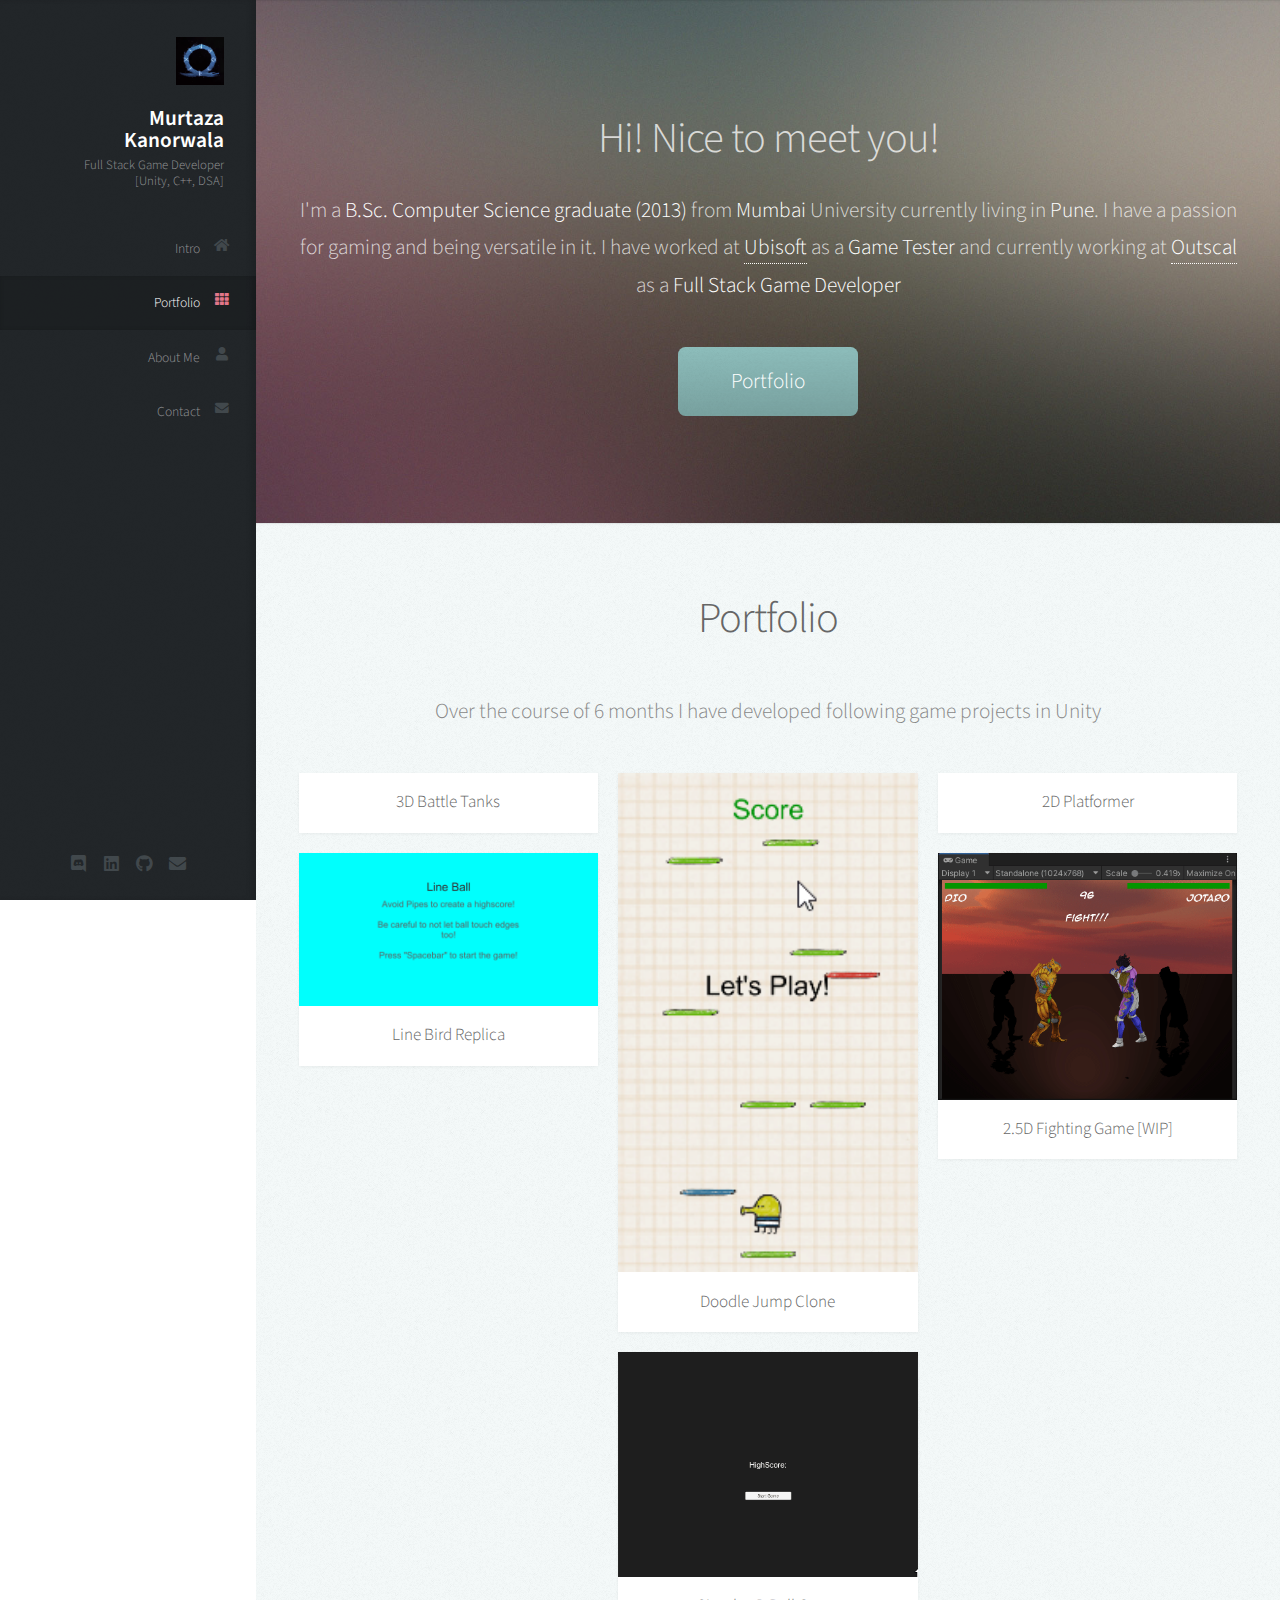
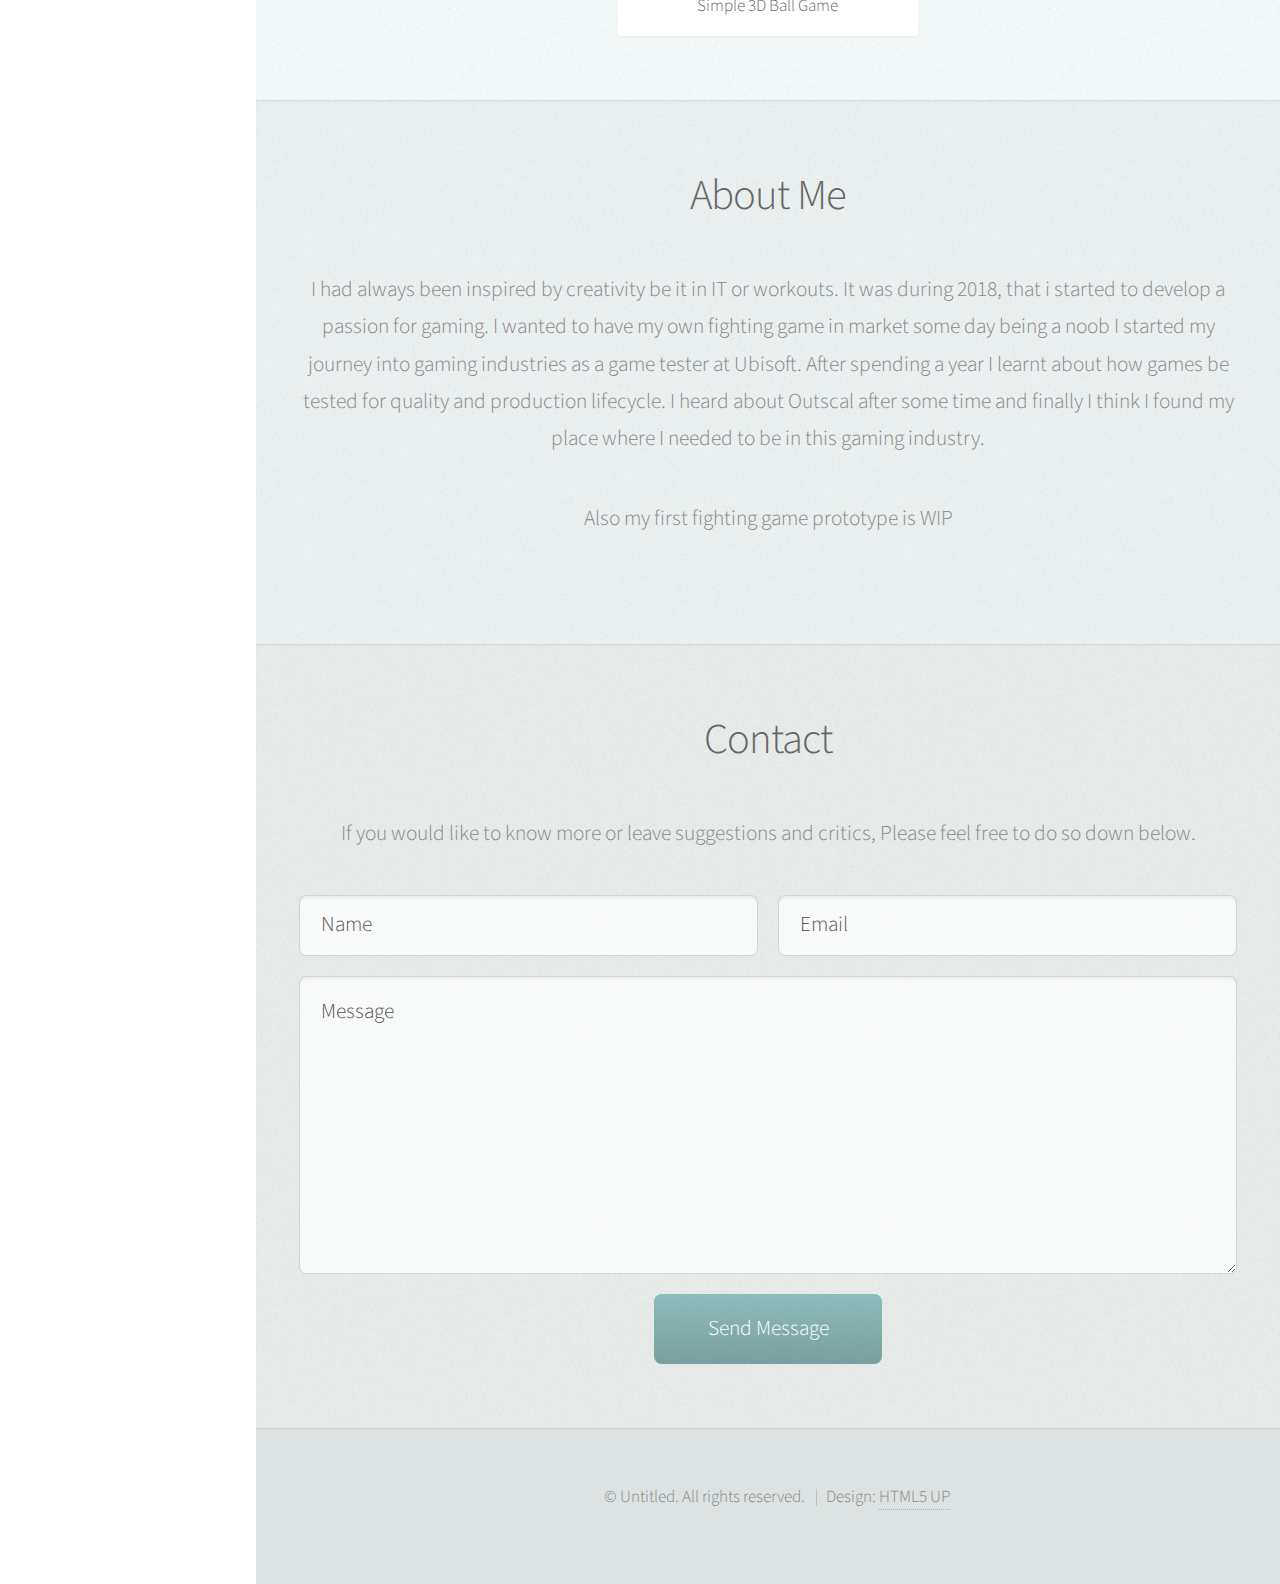
==== index.html @ 429ff222 "Update index.html" ====
<!DOCTYPE HTML>
<!--
	Prologue by HTML5 UP
	html5up.net | @ajlkn
	Free for personal and commercial use under the CCA 3.0 license (html5up.net/license)
-->
<html>

<head>
	<title>Portfolio: Murtaza Kanorwala</title>
	<meta charset="utf-8" />
	<meta name="viewport" content="width=device-width, initial-scale=1, user-scalable=no" />
	<link rel="stylesheet" href="assets/css/main.css" />
	<link rel=icon href=images/mypic.jpg sizes="16x16" type="image/png">
	<link rel=icon href=images/mypic.jpg sizes="32x32 48x48" type="image/vnd.microsoft.icon">
	<link rel=icon href=images/mypic.jpg sizes="128x128 512x512 8192x8192 32768x32768">
	<link rel=icon href=images/mypic.jpg sizes="57x57" type="image/png">
	<link rel=icon href=images/mypic.jpg sizes="any" type="image/svg+xml">
</head>

<body class="is-preload">

	<!-- Header -->
	<div id="header">

		<div class="top">

			<!-- Logo -->
			<div id="logo">
				<span class="image avatar48"><img src="images/gow.png" alt="" /></span>
				<h1 id="title">Murtaza<br> Kanorwala</h1>
				<p>Full Stack Game Developer<br> [Unity, C++, DSA]</p>
			</div>

			<!-- Nav -->
			<nav id="nav">
				<ul>
					<li><a href="#top" id="top-link"><span class="icon solid fa-home">Intro</span></a></li>
					<li><a href="#portfolio" id="portfolio-link"><span class="icon solid fa-th">Portfolio</span></a>
					</li>
					<li><a href="#about" id="about-link"><span class="icon solid fa-user">About Me</span></a></li>
					<li><a href="#contact" id="contact-link"><span class="icon solid fa-envelope">Contact</span></a>
					</li>
				</ul>
			</nav>

		</div>

		<div class="bottom">

			<!-- Social Icons -->
			<ul class="icons">
				<li><a href="http://discordapp.com/users/404565785105924097" class="icon brands fa-discord"><span
							class="label">Discord</span></a></li>
				<li><a href="https://www.linkedin.com/in/%F0%9F%8E%AE-murtaza-kanorwala-b28128142/"
						class="icon brands fa-linkedin"><span class="label">LinkedIn</span></a></li>
				<li><a href="https://github.com/murtazakan" class="icon brands fa-github"><span
							class="label">Github</span></a></li>
				<li><a href="#contact" class="icon solid fa-envelope"><span class="label">Email</span></a></li>
			</ul>

		</div>

	</div>

	<!-- Main -->
	<div id="main">

		<!-- Intro -->
		<section id="top" class="one dark cover">
			<div class="container">

				<header>
					<h2 class="alt">Hi! Nice to meet you!<br /></h2>
					<p>I'm a <strong>B.Sc. Computer Science graduate (2013)</strong> from <strong>Mumbai</strong>
						University currently living in <strong>Pune</strong>. I have a passion for gaming and being
						versatile in it. I have worked at <a
							href="https://www.ubisoft.com/en-US/studio/pune.aspx"><strong>Ubisoft</strong></a> as a
						<strong>Game Tester</strong> and currently working at <a
							href="https://www.outscal.com/"><strong>Outscal</strong></a> as a <strong>Full Stack Game
							Developer</strong></p>
				</header>

				<footer>
					<h1></h1>
					<a href="#portfolio" class="button scrolly">Portfolio</a>
				</footer>

			</div>
		</section>

		<!-- Portfolio -->
		<section id="portfolio" class="two">
			<div class="container">

				<header>
					<h2>Portfolio</h2>
				</header>

				<p>Over the course of 6 months I have developed following game projects in Unity</p>

				<div class="row">
					<div class="col-4 col-12-mobile">
						<article class="item">
							<a href="https://github.com/murtazakan/battle-tank-game" class="image fit"><img
									src="images/tanks.gif" alt="" /></a>
							<header>
								<h3>3D Battle Tanks</h3>
							</header>
						</article>
						<article class="item">
							<a href="https://github.com/murtazakan/LineBall" class="image fit"><img src="images/lb.gif"
									alt="" /></a>
							<header>
								<h3>Line Bird Replica</h3>
							</header>
						</article>
					</div>
					<div class="col-4 col-12-mobile">
						<article class="item">
							<a href="https://github.com/murtazakan/Doodle-Jump-Clone" class="image fit"><img
									src="images/dj.gif" alt="" /></a>
							<header>
								<h3>Doodle Jump Clone</h3>
							</header>
						</article>
						<article class="item">
							<a href="https://github.com/murtazakan/3D-game" class="image fit"><img src="images/3d.gif"
									alt="" /></a>
							<header>
								<h3>Simple 3D Ball Game</h3>
							</header>
						</article>
					</div>
					<div class="col-4 col-12-mobile">
						<article class="item">
							<a href="https://github.com/murtazakan/2D-platformer-game" class="image fit"><img
									src="images/2d.gif" alt="" /></a>
							<header>
								<h3>2D Platformer</h3>
							</header>
						</article>
						<article class="item">
							<a href="https://github.com/murtazakan/fighting-game" class="image fit"><img
									src="images/2.5d.gif" alt="" /></a>
							<header>
								<h3>2.5D Fighting Game [WIP]</h3>
							</header>
						</article>
					</div>
				</div>

			</div>
		</section>

		<!-- About Me -->
		<section id="about" class="three">
			<div class="container">

				<header>
					<h2>About Me</h2>
				</header>

				<!--<a href="#" class="image featured"><img src="images/pic08.jpg" alt="" /></a>-->


				<p>I had always been inspired by creativity be it in IT or workouts. It was during 2018, that i started
					to develop a passion for gaming. I wanted to have my own fighting game in market some day being a
					noob I started my journey into gaming industries as a game tester at Ubisoft. After spending a year
					I learnt about how games be tested for quality and production lifecycle. I heard about Outscal after some time and finally I think I
					found my place where I needed to be in this gaming industry.</p>
				<p>Also my first fighting game prototype is WIP</p>

			</div>
		</section>

		<!-- Contact -->
		<section id="contact" class="four">
			<div class="container">

				<header>
					<h2>Contact</h2>
				</header>

				<p>If you would like to know more or leave suggestions and critics, Please feel free to do so down
					below.</p>

				<form method="post" action="mailto:kanorwalamurtaza217@gmail.com">
					<div class="row">
						<div class="col-6 col-12-mobile"><input type="text" name="name" placeholder="Name" /></div>
						<div class="col-6 col-12-mobile"><input type="text" name="email" placeholder="Email" /></div>
						<div class="col-12">
							<textarea name="message" placeholder="Message"></textarea>
						</div>
						<div class="col-12">
							<input type="submit" value="Send Message" />
						</div>
					</div>
				</form>

			</div>
		</section>

	</div>

	<!-- Footer -->
	<div id="footer">

		<!-- Copyright -->
		<ul class="copyright">
			<li>&copy; Untitled. All rights reserved.</li>
			<li>Design: <a href="http://html5up.net">HTML5 UP</a></li>
		</ul>

	</div>

	<!-- Scripts -->
	<script src="assets/js/jquery.min.js"></script>
	<script src="assets/js/jquery.scrolly.min.js"></script>
	<script src="assets/js/jquery.scrollex.min.js"></script>
	<script src="assets/js/browser.min.js"></script>
	<script src="assets/js/breakpoints.min.js"></script>
	<script src="assets/js/util.js"></script>
	<script src="assets/js/main.js"></script>

</body>

</html>
---- assets/css/main.css ----
@import url("fontawesome-all.min.css");
@import url("https://fonts.googleapis.com/css?family=Source+Sans+Pro:300,300italic,400,600");

/*
	Prologue by HTML5 UP
	html5up.net | @ajlkn
	Free for personal and commercial use under the CCA 3.0 license (html5up.net/license)
*/

html, body, div, span, applet, object,
iframe, h1, h2, h3, h4, h5, h6, p, blockquote,
pre, a, abbr, acronym, address, big, cite,
code, del, dfn, em, img, ins, kbd, q, s, samp,
small, strike, strong, sub, sup, tt, var, b,
u, i, center, dl, dt, dd, ol, ul, li, fieldset,
form, label, legend, table, caption, tbody,
tfoot, thead, tr, th, td, article, aside,
canvas, details, embed, figure, figcaption,
footer, header, hgroup, menu, nav, output, ruby,
section, summary, time, mark, audio, video {
	margin: 0;
	padding: 0;
	border: 0;
	font-size: 100%;
	font: inherit;
	vertical-align: baseline;}

article, aside, details, figcaption, figure,
footer, header, hgroup, menu, nav, section {
	display: block;}

body {
	line-height: 1;
}

ol, ul {
	list-style: none;
}

blockquote, q {
	quotes: none;
}

	blockquote:before, blockquote:after, q:before, q:after {
		content: '';
		content: none;
	}

table {
	border-collapse: collapse;
	border-spacing: 0;
}

body {
	-webkit-text-size-adjust: none;
}

mark {
	background-color: transparent;
	color: inherit;
}

input::-moz-focus-inner {
	border: 0;
	padding: 0;
}

input, select, textarea {
	-moz-appearance: none;
	-webkit-appearance: none;
	-ms-appearance: none;
	appearance: none;
}

/* Basic */

	html {
		box-sizing: border-box;
	}

	*, *:before, *:after {
		box-sizing: inherit;
	}

	body {
		background: #fff;
		font-family: 'Source Sans Pro', sans-serif;
		font-size: 19pt;
		font-weight: 300;
		line-height: 1.75em;
		color: #888;
	}

		body.is-preload *, body.is-preload *:before, body.is-preload *:after {
			-moz-animation: none !important;
			-webkit-animation: none !important;
			-ms-animation: none !important;
			animation: none !important;
			-moz-transition: none !important;
			-webkit-transition: none !important;
			-ms-transition: none !important;
			transition: none !important;
		}

	input, textarea, select {
		font-family: 'Source Sans Pro', sans-serif;
		font-size: 19pt;
		font-weight: 300;
		line-height: 1.75em;
		color: #888;
	}

	h1, h2, h3, h4, h5, h6 {
		font-weight: 300;
		color: #666;
		line-height: 1.5em;
	}

	h1 a, h2 a, h3 a, h4 a, h5 a, h6 a {
		color: inherit;
		text-decoration: none;
	}

		h1 a strong, h2 a strong, h3 a strong, h4 a strong, h5 a strong, h6 a strong {
			color: #333;
		}

	h2 {
		font-size: 2em;
		letter-spacing: -1px;
	}

		h2.alt {
			color: #888;
		}

			h2.alt strong {
				color: #666;
			}

	h3 {
		font-size: 1.5em;
	}

	header {
		margin: 0 0 2em 0;
	}

		header > p {
			margin: 1em 0 0 0;
		}

	footer {
		margin: 2em 0 0 0;
	}

	strong, b {
		font-weight: 300;
		color: #666;
	}

	em, i {
		font-style: italic;
	}

	a {
		text-decoration: none;
		color: inherit;
		border-bottom: dotted 1px rgba(128, 128, 128, 0.5);
		-moz-transition: color 0.35s ease-in-out, border-bottom-color 0.35s ease-in-out;
		-webkit-transition: color 0.35s ease-in-out, border-bottom-color 0.35s ease-in-out;
		-ms-transition: color 0.35s ease-in-out, border-bottom-color 0.35s ease-in-out;
		transition: color 0.35s ease-in-out, border-bottom-color 0.35s ease-in-out;
		outline: 0;
	}

		a:hover {
			color: #E27689;
			border-bottom-color: rgba(255, 255, 255, 0);
		}

	sub {
		position: relative;
		top: 0.5em;
		font-size: 0.8em;
	}

	sup {
		position: relative;
		top: -0.5em;
		font-size: 0.8em;
	}

	hr {
		border: 0;
		border-top: solid 1px #ddd;
	}

	blockquote {
		border-left: solid 0.5em #ddd;
		padding: 1em 0 1em 2em;
		font-style: italic;
	}

	p, ul, ol, dl, table {
		margin-bottom: 2em;
	}

	br.clear {
		clear: both;
	}

/* Container */

	.container {
		margin: 0 auto;
		max-width: 100%;
		width: 1400px;
	}

		@media screen and (min-width: 961px) and (max-width: 1880px) {

			.container {
				width: 1200px;
			}

		}

		@media screen and (min-width: 961px) and (max-width: 1620px) {

			.container {
				width: 960px;
			}

		}

		@media screen and (min-width: 961px) and (max-width: 1320px) {

			.container {
				width: 100%;
			}

		}

		@media screen and (max-width: 960px) {

			.container {
				width: 100%;
			}

		}

		@media screen and (max-width: 736px) {

			.container {
				width: 100%;
			}

		}

/* Row */

	.row {
		display: flex;
		flex-wrap: wrap;
		box-sizing: border-box;
		align-items: stretch;
	}

		.row > * {
			box-sizing: border-box;
		}

		.row.gtr-uniform > * > :last-child {
			margin-bottom: 0;
		}

		.row.aln-left {
			justify-content: flex-start;
		}

		.row.aln-center {
			justify-content: center;
		}

		.row.aln-right {
			justify-content: flex-end;
		}

		.row.aln-top {
			align-items: flex-start;
		}

		.row.aln-middle {
			align-items: center;
		}

		.row.aln-bottom {
			align-items: flex-end;
		}

		.row > .imp {
			order: -1;
		}

		.row > .col-1 {
			width: 8.33333%;
		}

		.row > .off-1 {
			margin-left: 8.33333%;
		}

		.row > .col-2 {
			width: 16.66667%;
		}

		.row > .off-2 {
			margin-left: 16.66667%;
		}

		.row > .col-3 {
			width: 25%;
		}

		.row > .off-3 {
			margin-left: 25%;
		}

		.row > .col-4 {
			width: 33.33333%;
		}

		.row > .off-4 {
			margin-left: 33.33333%;
		}

		.row > .col-5 {
			width: 41.66667%;
		}

		.row > .off-5 {
			margin-left: 41.66667%;
		}

		.row > .col-6 {
			width: 50%;
		}

		.row > .off-6 {
			margin-left: 50%;
		}

		.row > .col-7 {
			width: 58.33333%;
		}

		.row > .off-7 {
			margin-left: 58.33333%;
		}

		.row > .col-8 {
			width: 66.66667%;
		}

		.row > .off-8 {
			margin-left: 66.66667%;
		}

		.row > .col-9 {
			width: 75%;
		}

		.row > .off-9 {
			margin-left: 75%;
		}

		.row > .col-10 {
			width: 83.33333%;
		}

		.row > .off-10 {
			margin-left: 83.33333%;
		}

		.row > .col-11 {
			width: 91.66667%;
		}

		.row > .off-11 {
			margin-left: 91.66667%;
		}

		.row > .col-12 {
			width: 100%;
		}

		.row > .off-12 {
			margin-left: 100%;
		}

		.row.gtr-0 {
			margin-top: 0px;
			margin-left: 0px;
		}

			.row.gtr-0 > * {
				padding: 0px 0 0 0px;
			}

			.row.gtr-0.gtr-uniform {
				margin-top: 0px;
			}

				.row.gtr-0.gtr-uniform > * {
					padding-top: 0px;
				}

		.row.gtr-25 {
			margin-top: -10px;
			margin-left: -10px;
		}

			.row.gtr-25 > * {
				padding: 10px 0 0 10px;
			}

			.row.gtr-25.gtr-uniform {
				margin-top: -10px;
			}

				.row.gtr-25.gtr-uniform > * {
					padding-top: 10px;
				}

		.row.gtr-50 {
			margin-top: -20px;
			margin-left: -20px;
		}

			.row.gtr-50 > * {
				padding: 20px 0 0 20px;
			}

			.row.gtr-50.gtr-uniform {
				margin-top: -20px;
			}

				.row.gtr-50.gtr-uniform > * {
					padding-top: 20px;
				}

		.row {
			margin-top: -40px;
			margin-left: -40px;
		}

			.row > * {
				padding: 40px 0 0 40px;
			}

			.row.gtr-uniform {
				margin-top: -40px;
			}

				.row.gtr-uniform > * {
					padding-top: 40px;
				}

		.row.gtr-150 {
			margin-top: -60px;
			margin-left: -60px;
		}

			.row.gtr-150 > * {
				padding: 60px 0 0 60px;
			}

			.row.gtr-150.gtr-uniform {
				margin-top: -60px;
			}

				.row.gtr-150.gtr-uniform > * {
					padding-top: 60px;
				}

		.row.gtr-200 {
			margin-top: -80px;
			margin-left: -80px;
		}

			.row.gtr-200 > * {
				padding: 80px 0 0 80px;
			}

			.row.gtr-200.gtr-uniform {
				margin-top: -80px;
			}

				.row.gtr-200.gtr-uniform > * {
					padding-top: 80px;
				}

		@media screen and (min-width: 961px) and (max-width: 1880px) {

			.row {
				display: flex;
				flex-wrap: wrap;
				box-sizing: border-box;
				align-items: stretch;
			}

				.row > * {
					box-sizing: border-box;
				}

				.row.gtr-uniform > * > :last-child {
					margin-bottom: 0;
				}

				.row.aln-left {
					justify-content: flex-start;
				}

				.row.aln-center {
					justify-content: center;
				}

				.row.aln-right {
					justify-content: flex-end;
				}

				.row.aln-top {
					align-items: flex-start;
				}

				.row.aln-middle {
					align-items: center;
				}

				.row.aln-bottom {
					align-items: flex-end;
				}

				.row > .imp-wide {
					order: -1;
				}

				.row > .col-1-wide {
					width: 8.33333%;
				}

				.row > .off-1-wide {
					margin-left: 8.33333%;
				}

				.row > .col-2-wide {
					width: 16.66667%;
				}

				.row > .off-2-wide {
					margin-left: 16.66667%;
				}

				.row > .col-3-wide {
					width: 25%;
				}

				.row > .off-3-wide {
					margin-left: 25%;
				}

				.row > .col-4-wide {
					width: 33.33333%;
				}

				.row > .off-4-wide {
					margin-left: 33.33333%;
				}

				.row > .col-5-wide {
					width: 41.66667%;
				}

				.row > .off-5-wide {
					margin-left: 41.66667%;
				}

				.row > .col-6-wide {
					width: 50%;
				}

				.row > .off-6-wide {
					margin-left: 50%;
				}

				.row > .col-7-wide {
					width: 58.33333%;
				}

				.row > .off-7-wide {
					margin-left: 58.33333%;
				}

				.row > .col-8-wide {
					width: 66.66667%;
				}

				.row > .off-8-wide {
					margin-left: 66.66667%;
				}

				.row > .col-9-wide {
					width: 75%;
				}

				.row > .off-9-wide {
					margin-left: 75%;
				}

				.row > .col-10-wide {
					width: 83.33333%;
				}

				.row > .off-10-wide {
					margin-left: 83.33333%;
				}

				.row > .col-11-wide {
					width: 91.66667%;
				}

				.row > .off-11-wide {
					margin-left: 91.66667%;
				}

				.row > .col-12-wide {
					width: 100%;
				}

				.row > .off-12-wide {
					margin-left: 100%;
				}

				.row.gtr-0 {
					margin-top: 0px;
					margin-left: 0px;
				}

					.row.gtr-0 > * {
						padding: 0px 0 0 0px;
					}

					.row.gtr-0.gtr-uniform {
						margin-top: 0px;
					}

						.row.gtr-0.gtr-uniform > * {
							padding-top: 0px;
						}

				.row.gtr-25 {
					margin-top: -10px;
					margin-left: -10px;
				}

					.row.gtr-25 > * {
						padding: 10px 0 0 10px;
					}

					.row.gtr-25.gtr-uniform {
						margin-top: -10px;
					}

						.row.gtr-25.gtr-uniform > * {
							padding-top: 10px;
						}

				.row.gtr-50 {
					margin-top: -20px;
					margin-left: -20px;
				}

					.row.gtr-50 > * {
						padding: 20px 0 0 20px;
					}

					.row.gtr-50.gtr-uniform {
						margin-top: -20px;
					}

						.row.gtr-50.gtr-uniform > * {
							padding-top: 20px;
						}

				.row {
					margin-top: -40px;
					margin-left: -40px;
				}

					.row > * {
						padding: 40px 0 0 40px;
					}

					.row.gtr-uniform {
						margin-top: -40px;
					}

						.row.gtr-uniform > * {
							padding-top: 40px;
						}

				.row.gtr-150 {
					margin-top: -60px;
					margin-left: -60px;
				}

					.row.gtr-150 > * {
						padding: 60px 0 0 60px;
					}

					.row.gtr-150.gtr-uniform {
						margin-top: -60px;
					}

						.row.gtr-150.gtr-uniform > * {
							padding-top: 60px;
						}

				.row.gtr-200 {
					margin-top: -80px;
					margin-left: -80px;
				}

					.row.gtr-200 > * {
						padding: 80px 0 0 80px;
					}

					.row.gtr-200.gtr-uniform {
						margin-top: -80px;
					}

						.row.gtr-200.gtr-uniform > * {
							padding-top: 80px;
						}

		}

		@media screen and (min-width: 961px) and (max-width: 1620px) {

			.row {
				display: flex;
				flex-wrap: wrap;
				box-sizing: border-box;
				align-items: stretch;
			}

				.row > * {
					box-sizing: border-box;
				}

				.row.gtr-uniform > * > :last-child {
					margin-bottom: 0;
				}

				.row.aln-left {
					justify-content: flex-start;
				}

				.row.aln-center {
					justify-content: center;
				}

				.row.aln-right {
					justify-content: flex-end;
				}

				.row.aln-top {
					align-items: flex-start;
				}

				.row.aln-middle {
					align-items: center;
				}

				.row.aln-bottom {
					align-items: flex-end;
				}

				.row > .imp-normal {
					order: -1;
				}

				.row > .col-1-normal {
					width: 8.33333%;
				}

				.row > .off-1-normal {
					margin-left: 8.33333%;
				}

				.row > .col-2-normal {
					width: 16.66667%;
				}

				.row > .off-2-normal {
					margin-left: 16.66667%;
				}

				.row > .col-3-normal {
					width: 25%;
				}

				.row > .off-3-normal {
					margin-left: 25%;
				}

				.row > .col-4-normal {
					width: 33.33333%;
				}

				.row > .off-4-normal {
					margin-left: 33.33333%;
				}

				.row > .col-5-normal {
					width: 41.66667%;
				}

				.row > .off-5-normal {
					margin-left: 41.66667%;
				}

				.row > .col-6-normal {
					width: 50%;
				}

				.row > .off-6-normal {
					margin-left: 50%;
				}

				.row > .col-7-normal {
					width: 58.33333%;
				}

				.row > .off-7-normal {
					margin-left: 58.33333%;
				}

				.row > .col-8-normal {
					width: 66.66667%;
				}

				.row > .off-8-normal {
					margin-left: 66.66667%;
				}

				.row > .col-9-normal {
					width: 75%;
				}

				.row > .off-9-normal {
					margin-left: 75%;
				}

				.row > .col-10-normal {
					width: 83.33333%;
				}

				.row > .off-10-normal {
					margin-left: 83.33333%;
				}

				.row > .col-11-normal {
					width: 91.66667%;
				}

				.row > .off-11-normal {
					margin-left: 91.66667%;
				}

				.row > .col-12-normal {
					width: 100%;
				}

				.row > .off-12-normal {
					margin-left: 100%;
				}

				.row.gtr-0 {
					margin-top: 0px;
					margin-left: 0px;
				}

					.row.gtr-0 > * {
						padding: 0px 0 0 0px;
					}

					.row.gtr-0.gtr-uniform {
						margin-top: 0px;
					}

						.row.gtr-0.gtr-uniform > * {
							padding-top: 0px;
						}

				.row.gtr-25 {
					margin-top: -10px;
					margin-left: -10px;
				}

					.row.gtr-25 > * {
						padding: 10px 0 0 10px;
					}

					.row.gtr-25.gtr-uniform {
						margin-top: -10px;
					}

						.row.gtr-25.gtr-uniform > * {
							padding-top: 10px;
						}

				.row.gtr-50 {
					margin-top: -20px;
					margin-left: -20px;
				}

					.row.gtr-50 > * {
						padding: 20px 0 0 20px;
					}

					.row.gtr-50.gtr-uniform {
						margin-top: -20px;
					}

						.row.gtr-50.gtr-uniform > * {
							padding-top: 20px;
						}

				.row {
					margin-top: -40px;
					margin-left: -40px;
				}

					.row > * {
						padding: 40px 0 0 40px;
					}

					.row.gtr-uniform {
						margin-top: -40px;
					}

						.row.gtr-uniform > * {
							padding-top: 40px;
						}

				.row.gtr-150 {
					margin-top: -60px;
					margin-left: -60px;
				}

					.row.gtr-150 > * {
						padding: 60px 0 0 60px;
					}

					.row.gtr-150.gtr-uniform {
						margin-top: -60px;
					}

						.row.gtr-150.gtr-uniform > * {
							padding-top: 60px;
						}

				.row.gtr-200 {
					margin-top: -80px;
					margin-left: -80px;
				}

					.row.gtr-200 > * {
						padding: 80px 0 0 80px;
					}

					.row.gtr-200.gtr-uniform {
						margin-top: -80px;
					}

						.row.gtr-200.gtr-uniform > * {
							padding-top: 80px;
						}

		}

		@media screen and (min-width: 961px) and (max-width: 1320px) {

			.row {
				display: flex;
				flex-wrap: wrap;
				box-sizing: border-box;
				align-items: stretch;
			}

				.row > * {
					box-sizing: border-box;
				}

				.row.gtr-uniform > * > :last-child {
					margin-bottom: 0;
				}

				.row.aln-left {
					justify-content: flex-start;
				}

				.row.aln-center {
					justify-content: center;
				}

				.row.aln-right {
					justify-content: flex-end;
				}

				.row.aln-top {
					align-items: flex-start;
				}

				.row.aln-middle {
					align-items: center;
				}

				.row.aln-bottom {
					align-items: flex-end;
				}

				.row > .imp-narrow {
					order: -1;
				}

				.row > .col-1-narrow {
					width: 8.33333%;
				}

				.row > .off-1-narrow {
					margin-left: 8.33333%;
				}

				.row > .col-2-narrow {
					width: 16.66667%;
				}

				.row > .off-2-narrow {
					margin-left: 16.66667%;
				}

				.row > .col-3-narrow {
					width: 25%;
				}

				.row > .off-3-narrow {
					margin-left: 25%;
				}

				.row > .col-4-narrow {
					width: 33.33333%;
				}

				.row > .off-4-narrow {
					margin-left: 33.33333%;
				}

				.row > .col-5-narrow {
					width: 41.66667%;
				}

				.row > .off-5-narrow {
					margin-left: 41.66667%;
				}

				.row > .col-6-narrow {
					width: 50%;
				}

				.row > .off-6-narrow {
					margin-left: 50%;
				}

				.row > .col-7-narrow {
					width: 58.33333%;
				}

				.row > .off-7-narrow {
					margin-left: 58.33333%;
				}

				.row > .col-8-narrow {
					width: 66.66667%;
				}

				.row > .off-8-narrow {
					margin-left: 66.66667%;
				}

				.row > .col-9-narrow {
					width: 75%;
				}

				.row > .off-9-narrow {
					margin-left: 75%;
				}

				.row > .col-10-narrow {
					width: 83.33333%;
				}

				.row > .off-10-narrow {
					margin-left: 83.33333%;
				}

				.row > .col-11-narrow {
					width: 91.66667%;
				}

				.row > .off-11-narrow {
					margin-left: 91.66667%;
				}

				.row > .col-12-narrow {
					width: 100%;
				}

				.row > .off-12-narrow {
					margin-left: 100%;
				}

				.row.gtr-0 {
					margin-top: 0px;
					margin-left: 0px;
				}

					.row.gtr-0 > * {
						padding: 0px 0 0 0px;
					}

					.row.gtr-0.gtr-uniform {
						margin-top: 0px;
					}

						.row.gtr-0.gtr-uniform > * {
							padding-top: 0px;
						}

				.row.gtr-25 {
					margin-top: -5px;
					margin-left: -5px;
				}

					.row.gtr-25 > * {
						padding: 5px 0 0 5px;
					}

					.row.gtr-25.gtr-uniform {
						margin-top: -5px;
					}

						.row.gtr-25.gtr-uniform > * {
							padding-top: 5px;
						}

				.row.gtr-50 {
					margin-top: -10px;
					margin-left: -10px;
				}

					.row.gtr-50 > * {
						padding: 10px 0 0 10px;
					}

					.row.gtr-50.gtr-uniform {
						margin-top: -10px;
					}

						.row.gtr-50.gtr-uniform > * {
							padding-top: 10px;
						}

				.row {
					margin-top: -20px;
					margin-left: -20px;
				}

					.row > * {
						padding: 20px 0 0 20px;
					}

					.row.gtr-uniform {
						margin-top: -20px;
					}

						.row.gtr-uniform > * {
							padding-top: 20px;
						}

				.row.gtr-150 {
					margin-top: -30px;
					margin-left: -30px;
				}

					.row.gtr-150 > * {
						padding: 30px 0 0 30px;
					}

					.row.gtr-150.gtr-uniform {
						margin-top: -30px;
					}

						.row.gtr-150.gtr-uniform > * {
							padding-top: 30px;
						}

				.row.gtr-200 {
					margin-top: -40px;
					margin-left: -40px;
				}

					.row.gtr-200 > * {
						padding: 40px 0 0 40px;
					}

					.row.gtr-200.gtr-uniform {
						margin-top: -40px;
					}

						.row.gtr-200.gtr-uniform > * {
							padding-top: 40px;
						}

		}

		@media screen and (max-width: 960px) {

			.row {
				display: flex;
				flex-wrap: wrap;
				box-sizing: border-box;
				align-items: stretch;
			}

				.row > * {
					box-sizing: border-box;
				}

				.row.gtr-uniform > * > :last-child {
					margin-bottom: 0;
				}

				.row.aln-left {
					justify-content: flex-start;
				}

				.row.aln-center {
					justify-content: center;
				}

				.row.aln-right {
					justify-content: flex-end;
				}

				.row.aln-top {
					align-items: flex-start;
				}

				.row.aln-middle {
					align-items: center;
				}

				.row.aln-bottom {
					align-items: flex-end;
				}

				.row > .imp-narrower {
					order: -1;
				}

				.row > .col-1-narrower {
					width: 8.33333%;
				}

				.row > .off-1-narrower {
					margin-left: 8.33333%;
				}

				.row > .col-2-narrower {
					width: 16.66667%;
				}

				.row > .off-2-narrower {
					margin-left: 16.66667%;
				}

				.row > .col-3-narrower {
					width: 25%;
				}

				.row > .off-3-narrower {
					margin-left: 25%;
				}

				.row > .col-4-narrower {
					width: 33.33333%;
				}

				.row > .off-4-narrower {
					margin-left: 33.33333%;
				}

				.row > .col-5-narrower {
					width: 41.66667%;
				}

				.row > .off-5-narrower {
					margin-left: 41.66667%;
				}

				.row > .col-6-narrower {
					width: 50%;
				}

				.row > .off-6-narrower {
					margin-left: 50%;
				}

				.row > .col-7-narrower {
					width: 58.33333%;
				}

				.row > .off-7-narrower {
					margin-left: 58.33333%;
				}

				.row > .col-8-narrower {
					width: 66.66667%;
				}

				.row > .off-8-narrower {
					margin-left: 66.66667%;
				}

				.row > .col-9-narrower {
					width: 75%;
				}

				.row > .off-9-narrower {
					margin-left: 75%;
				}

				.row > .col-10-narrower {
					width: 83.33333%;
				}

				.row > .off-10-narrower {
					margin-left: 83.33333%;
				}

				.row > .col-11-narrower {
					width: 91.66667%;
				}

				.row > .off-11-narrower {
					margin-left: 91.66667%;
				}

				.row > .col-12-narrower {
					width: 100%;
				}

				.row > .off-12-narrower {
					margin-left: 100%;
				}

				.row.gtr-0 {
					margin-top: 0px;
					margin-left: 0px;
				}

					.row.gtr-0 > * {
						padding: 0px 0 0 0px;
					}

					.row.gtr-0.gtr-uniform {
						margin-top: 0px;
					}

						.row.gtr-0.gtr-uniform > * {
							padding-top: 0px;
						}

				.row.gtr-25 {
					margin-top: -5px;
					margin-left: -5px;
				}

					.row.gtr-25 > * {
						padding: 5px 0 0 5px;
					}

					.row.gtr-25.gtr-uniform {
						margin-top: -5px;
					}

						.row.gtr-25.gtr-uniform > * {
							padding-top: 5px;
						}

				.row.gtr-50 {
					margin-top: -10px;
					margin-left: -10px;
				}

					.row.gtr-50 > * {
						padding: 10px 0 0 10px;
					}

					.row.gtr-50.gtr-uniform {
						margin-top: -10px;
					}

						.row.gtr-50.gtr-uniform > * {
							padding-top: 10px;
						}

				.row {
					margin-top: -20px;
					margin-left: -20px;
				}

					.row > * {
						padding: 20px 0 0 20px;
					}

					.row.gtr-uniform {
						margin-top: -20px;
					}

						.row.gtr-uniform > * {
							padding-top: 20px;
						}

				.row.gtr-150 {
					margin-top: -30px;
					margin-left: -30px;
				}

					.row.gtr-150 > * {
						padding: 30px 0 0 30px;
					}

					.row.gtr-150.gtr-uniform {
						margin-top: -30px;
					}

						.row.gtr-150.gtr-uniform > * {
							padding-top: 30px;
						}

				.row.gtr-200 {
					margin-top: -40px;
					margin-left: -40px;
				}

					.row.gtr-200 > * {
						padding: 40px 0 0 40px;
					}

					.row.gtr-200.gtr-uniform {
						margin-top: -40px;
					}

						.row.gtr-200.gtr-uniform > * {
							padding-top: 40px;
						}

		}

		@media screen and (max-width: 736px) {

			.row {
				display: flex;
				flex-wrap: wrap;
				box-sizing: border-box;
				align-items: stretch;
			}

				.row > * {
					box-sizing: border-box;
				}

				.row.gtr-uniform > * > :last-child {
					margin-bottom: 0;
				}

				.row.aln-left {
					justify-content: flex-start;
				}

				.row.aln-center {
					justify-content: center;
				}

				.row.aln-right {
					justify-content: flex-end;
				}

				.row.aln-top {
					align-items: flex-start;
				}

				.row.aln-middle {
					align-items: center;
				}

				.row.aln-bottom {
					align-items: flex-end;
				}

				.row > .imp-mobile {
					order: -1;
				}

				.row > .col-1-mobile {
					width: 8.33333%;
				}

				.row > .off-1-mobile {
					margin-left: 8.33333%;
				}

				.row > .col-2-mobile {
					width: 16.66667%;
				}

				.row > .off-2-mobile {
					margin-left: 16.66667%;
				}

				.row > .col-3-mobile {
					width: 25%;
				}

				.row > .off-3-mobile {
					margin-left: 25%;
				}

				.row > .col-4-mobile {
					width: 33.33333%;
				}

				.row > .off-4-mobile {
					margin-left: 33.33333%;
				}

				.row > .col-5-mobile {
					width: 41.66667%;
				}

				.row > .off-5-mobile {
					margin-left: 41.66667%;
				}

				.row > .col-6-mobile {
					width: 50%;
				}

				.row > .off-6-mobile {
					margin-left: 50%;
				}

				.row > .col-7-mobile {
					width: 58.33333%;
				}

				.row > .off-7-mobile {
					margin-left: 58.33333%;
				}

				.row > .col-8-mobile {
					width: 66.66667%;
				}

				.row > .off-8-mobile {
					margin-left: 66.66667%;
				}

				.row > .col-9-mobile {
					width: 75%;
				}

				.row > .off-9-mobile {
					margin-left: 75%;
				}

				.row > .col-10-mobile {
					width: 83.33333%;
				}

				.row > .off-10-mobile {
					margin-left: 83.33333%;
				}

				.row > .col-11-mobile {
					width: 91.66667%;
				}

				.row > .off-11-mobile {
					margin-left: 91.66667%;
				}

				.row > .col-12-mobile {
					width: 100%;
				}

				.row > .off-12-mobile {
					margin-left: 100%;
				}

				.row.gtr-0 {
					margin-top: 0px;
					margin-left: 0px;
				}

					.row.gtr-0 > * {
						padding: 0px 0 0 0px;
					}

					.row.gtr-0.gtr-uniform {
						margin-top: 0px;
					}

						.row.gtr-0.gtr-uniform > * {
							padding-top: 0px;
						}

				.row.gtr-25 {
					margin-top: -5px;
					margin-left: -5px;
				}

					.row.gtr-25 > * {
						padding: 5px 0 0 5px;
					}

					.row.gtr-25.gtr-uniform {
						margin-top: -5px;
					}

						.row.gtr-25.gtr-uniform > * {
							padding-top: 5px;
						}

				.row.gtr-50 {
					margin-top: -10px;
					margin-left: -10px;
				}

					.row.gtr-50 > * {
						padding: 10px 0 0 10px;
					}

					.row.gtr-50.gtr-uniform {
						margin-top: -10px;
					}

						.row.gtr-50.gtr-uniform > * {
							padding-top: 10px;
						}

				.row {
					margin-top: -20px;
					margin-left: -20px;
				}

					.row > * {
						padding: 20px 0 0 20px;
					}

					.row.gtr-uniform {
						margin-top: -20px;
					}

						.row.gtr-uniform > * {
							padding-top: 20px;
						}

				.row.gtr-150 {
					margin-top: -30px;
					margin-left: -30px;
				}

					.row.gtr-150 > * {
						padding: 30px 0 0 30px;
					}

					.row.gtr-150.gtr-uniform {
						margin-top: -30px;
					}

						.row.gtr-150.gtr-uniform > * {
							padding-top: 30px;
						}

				.row.gtr-200 {
					margin-top: -40px;
					margin-left: -40px;
				}

					.row.gtr-200 > * {
						padding: 40px 0 0 40px;
					}

					.row.gtr-200.gtr-uniform {
						margin-top: -40px;
					}

						.row.gtr-200.gtr-uniform > * {
							padding-top: 40px;
						}

		}

/* Sections/Article */

	section, article {
		margin-bottom: 3em;
	}

		section > :last-child,
		section > .container, section:last-child, article > :last-child,
		article > .container, article:last-child {
			margin-bottom: 0;
		}

		.row > section, .row > article {
			margin-bottom: 0;
		}

/* Image */

	.image {
		display: inline-block;
		border: 0;
	}

		.image img {
			display: block;
			width: 100%;
		}

		.image.avatar48 {
			width: 48px;
			height: 48px;
			background: #f00;
		}

			.image.avatar48 img {
				width: 48px;
				height: 48px;
			}

		.image.fit {
			display: block;
			width: 100%;
		}

		.image.featured {
			display: block;
			width: 100%;
			margin: 0 0 2em 0;
		}

		.image.left {
			float: left;
			margin: 0 2em 2em 0;
		}

		.image.centered {
			display: block;
			margin: 0 0 2em 0;
		}

			.image.centered img {
				margin: 0 auto;
				width: auto;
			}

/* List */

	ul {
		list-style: disc;
		padding-left: 1em;
	}

		ul li {
			padding-left: 0.5em;
		}

	ol {
		list-style: decimal;
		padding-left: 1.25em;
	}

		ol li {
			padding-left: 0.25em;
		}

/* Icons */

	ul.icons {
		cursor: default;
		list-style: none;
		padding-left: 0;
	}

		ul.icons li {
			display: inline-block;
			padding-left: 0;
		}

		ul.icons a {
			display: inline-block;
			width: 2em;
			height: 2em;
			line-height: 2em;
			text-align: center;
			border: 0;
		}

/* Form */

	form label {
		display: block;
		text-align: left;
		margin-bottom: 0.5em;
	}

	form input[type="text"],
	form input[type="email"],
	form input[type="password"],
	form select,
	form textarea {
		position: relative;
		-webkit-appearance: none;
		display: block;
		border: 0;
		outline: 0;
		background: #fff;
		background: rgba(255, 255, 255, 0.75);
		width: 100%;
		border-radius: 0.35em;
		padding: 0.75em 1em 0.75em 1em;
		box-shadow: inset 0 0.1em 0.1em 0 rgba(0, 0, 0, 0.05);
		border: solid 1px rgba(0, 0, 0, 0.15);
		-moz-transition: all 0.35s ease-in-out;
		-webkit-transition: all 0.35s ease-in-out;
		-ms-transition: all 0.35s ease-in-out;
		transition: all 0.35s ease-in-out;
	}

		form input[type="text"]:focus,
		form input[type="email"]:focus,
		form input[type="password"]:focus,
		form select:focus,
		form textarea:focus {
			box-shadow: 0 0 2px 1px #8ebebc;
			background: #fff;
		}

	form input[type="text"],
	form input[type="email"],
	form input[type="password"],
	form select {
		line-height: 1.25em;
	}

	form textarea {
		min-height: 14em;
	}

	form ::-webkit-input-placeholder {
		color: #555 !important;
	}

	form :-moz-placeholder {
		color: #555 !important;
	}

	form ::-moz-placeholder {
		color: #555 !important;
	}

	form :-ms-input-placeholder {
		color: #555 !important;
	}

	form ::-moz-focus-inner {
		border: 0;
	}

/* Table */

	table {
		width: 100%;
		text-align: left;
	}

		table tbody tr:nth-child(2n+2) {
			background: #f4f4f4;
		}

		table td {
			padding: 0.5em 1em 0.5em 1em;
		}

		table th {
			text-align: left;
			padding: 0.5em 1em 0.5em 1em;
			color: #fff;
			background: #222729 url("images/overlay.png");
		}

		table thead {
			background: #444;
			color: #fff;
		}

		table tfoot {
			background: #eee;
		}

/* Button */

	input[type="button"],
	input[type="submit"],
	input[type="reset"],
	button,
	.button {
		position: relative;
		display: inline-block;
		border-radius: 0.35em;
		color: #fff !important;
		text-decoration: none;
		padding: 0.75em 2.5em 0.75em 2.5em;
		background-color: #8ebebc;
		border: 0;
		cursor: pointer;
		background-image: -moz-linear-gradient(top, rgba(0, 0, 0, 0), rgba(0, 0, 0, 0.15)), url("images/overlay.png");
		background-image: -webkit-linear-gradient(top, rgba(0, 0, 0, 0), rgba(0, 0, 0, 0.15)), url("images/overlay.png");
		background-image: -ms-linear-gradient(top, rgba(0, 0, 0, 0), rgba(0, 0, 0, 0.15)), url("images/overlay.png");
		background-image: linear-gradient(top, rgba(0, 0, 0, 0), rgba(0, 0, 0, 0.15)), url("images/overlay.png");
		-moz-transition: background-color 0.35s ease-in-out;
		-webkit-transition: background-color 0.35s ease-in-out;
		-ms-transition: background-color 0.35s ease-in-out;
		transition: background-color 0.35s ease-in-out;
	}

		input[type="button"]:hover,
		input[type="submit"]:hover,
		input[type="reset"]:hover,
		button:hover,
		.button:hover {
			background-color: #9ececc;
		}

		input[type="button"]:active,
		input[type="submit"]:active,
		input[type="reset"]:active,
		button:active,
		.button:active {
			background-color: #7eaeac;
		}

/* Item */

	.item {
		box-shadow: 0 0.05em 0.15em 0 rgba(0, 0, 0, 0.05);
		margin-bottom: 40px;
	}

		.item header {
			background: #fff;
			margin: 0;
			padding: 1em 0 1em 0;
			font-size: 0.8em;
		}

			.item header h3 {
				font-size: 1em;
			}

/* Icons */

	.icon {
		text-decoration: none;
		text-decoration: none;
	}

		.icon:before {
			-moz-osx-font-smoothing: grayscale;
			-webkit-font-smoothing: antialiased;
			display: inline-block;
			font-style: normal;
			font-variant: normal;
			text-rendering: auto;
			line-height: 1;
			text-transform: none !important;
			font-family: 'Font Awesome 5 Free';
			font-weight: 400;
		}

		.icon:before {
			line-height: inherit;
		}

		.icon > .label {
			display: none;
		}

		.icon.solid:before {
			font-weight: 900;
		}

		.icon.brands:before {
			font-family: 'Font Awesome 5 Brands';
		}

/* Header */

	#header {
		display: -moz-flex;
		display: -webkit-flex;
		display: -ms-flex;
		display: flex;
		-moz-flex-direction: column;
		-webkit-flex-direction: column;
		-ms-flex-direction: column;
		flex-direction: column;
		-moz-justify-content: space-between;
		-webkit-justify-content: space-between;
		-ms-justify-content: space-between;
		justify-content: space-between;
		background: #222629 url("images/overlay.png");
		box-shadow: inset -0.25em 0 0.25em 0 rgba(0, 0, 0, 0.1);
		color: #fff;
		height: 100%;
		left: 0;
		overflow-y: auto;
		position: fixed;
		text-align: right;
		top: 0;
		width: 375px;
	}

		#header .top {
			-moz-flex-grow: 1;
			-webkit-flex-grow: 1;
			-ms-flex-grow: 1;
			flex-grow: 1;
		}

		#header .bottom {
			-moz-flex-shrink: 0;
			-webkit-flex-shrink: 0;
			-ms-flex-shrink: 0;
			flex-shrink: 0;
			padding: 1.5em 0 0.75em 0;
		}

			#header .bottom > :last-child {
				margin-bottom: 0;
			}

		#header .icons {
			font-size: 0.8em;
			text-align: center;
		}

			#header .icons a {
				color: #41484c;
				-moz-transition: color 0.35s ease-in-out;
				-webkit-transition: color 0.35s ease-in-out;
				-ms-transition: color 0.35s ease-in-out;
				transition: color 0.35s ease-in-out;
			}

				#header .icons a:hover {
					color: #fff;
				}

	#logo {
		position: relative;
		margin: 1.75em 1.5em 1.5em 1.5em;
		min-height: 48px;
		cursor: default;
	}

		#logo h1 {
			position: relative;
			color: #fff;
			font-weight: 600;
			font-size: 1em;
			line-height: 1em;
		}

		#logo p {
			position: relative;
			display: block;
			font-size: 0.6em;
			color: rgba(255, 255, 255, 0.5);
			line-height: 1.25em;
			margin: 0.5em 0 0 0;
		}

		#logo .image {
			position: absolute;
			left: 0;
			top: 0;
		}

	#nav ul {
		list-style: none;
		padding-left: 0;
		margin-bottom: 0;
	}

		#nav ul li {
			padding-left: 0;
		}

			#nav ul li a {
				display: block;
				padding: 0.5em 1.5em 0.5em 1.5em;
				color: rgba(255, 255, 255, 0.5);
				text-decoration: none;
				outline: 0;
				border: 0;
				-moz-transition: none;
				-webkit-transition: none;
				-ms-transition: none;
				transition: none;
			}

				#nav ul li a span {
					position: relative;
					display: block;
					font-size: 0.8em;
				}

					#nav ul li a span:before {
						position: absolute;
						left: 0;
						color: #41484c;
						text-align: center;
						width: 1.25em;
						line-height: 1.75em;
					}

				#nav ul li a.active {
					background: rgba(0, 0, 0, 0.15);
					box-shadow: inset 0 0 0.25em 0 rgba(0, 0, 0, 0.125);
					color: #fff;
				}

					#nav ul li a.active span:before {
						color: #e27689;
					}

/* Footer */

	#footer {
		margin-left: 375px;
		text-align: center;
		background-color: #dce3e2;
		padding: 3em 0 4em 0;
		box-shadow: inset 0 1px 0 0 rgba(0, 0, 0, 0.05), inset 0 0.1em 0.1em 0 rgba(0, 0, 0, 0.025);
		font-size: 0.8em;
	}

		#footer .copyright {
			cursor: default;
			margin: 0;
		}

			#footer .copyright li {
				display: inline-block;
				line-height: 1em;
				border-left: solid 1px rgba(128, 128, 128, 0.35);
				padding: 0 0 0 0.5em;
				margin: 0 0 0 0.5em;
			}

				#footer .copyright li:first-child {
					border-left: 0;
					padding-left: 0;
					margin-left: 0;
				}

/* Main */

	#main {
		margin-left: 375px;
	}

		#main > section {
			margin: 0;
			overflow: hidden;
			padding: 4em 0;
			box-shadow: inset 0 1px 0 0 rgba(0, 0, 0, 0.05), inset 0 0.1em 0.1em 0 rgba(0, 0, 0, 0.025);
			text-align: center;
			background-image: url("images/overlay.png");
		}

			#main > section.dark {
				color: #ddd;
				color: rgba(255, 255, 255, 0.75);
			}

				#main > section.dark h2, #main > section.dark h3, #main > section.dark h4, #main > section.dark h5, #main > section.dark h6 {
					color: inherit;
				}

				#main > section.dark strong {
					color: #fff;
					border-color: inherit;
				}

				#main > section.dark a {
					color: #fff;
					border-color: inherit;
				}

					#main > section.dark a:hover {
						border-bottom-color: rgba(255, 255, 255, 0);
					}

			#main > section.cover {
				padding: 10em 0;
				background-size: cover;
				background-position: center center;
			}

			#main > section.one {
				background-color: #81918E;
				background-image: url("../../images/banner.jpg");
			}

			#main > section.two {
				background-color: #f5fafa;
			}

			#main > section.three {
				background-color: #ecf1f1;
			}

			#main > section.four {
				background-color: #e8edec;
			}

/* Wide */

	@media screen and (min-width: 961px) and (max-width: 1880px) {

		/* Basic */

			body, input, textarea, select {
				font-size: 17pt;
			}

		/* Header */

			#header {
				width: 300px;
			}

		/* Footer */

			#footer {
				margin-left: 300px;
			}

		/* Main */

			#main {
				margin-left: 300px;
			}

	}

/* Normal */

	@media screen and (min-width: 961px) and (max-width: 1620px) {

		/* Main */

			#main > section {
				padding: 3em 0;
			}

			#main section.cover {
				padding: 5em 0;
			}

	}

/* Narrow */

	@media screen and (min-width: 961px) and (max-width: 1320px) {

		/* Basic */

			body, input, textarea, select {
				font-size: 16pt;
			}

			.container {
				padding: 0 2em 0 2em;
			}

		/* Icons */

			ul.icons li a {
				width: 1.75em;
			}

		/* Item */

			.item {
				margin-bottom: 20px;
			}

		/* Header */

			#header {
				width: 20%;
			}

			#logo .image {
				position: relative;
				margin: 0 0 0.5em 0;
			}

			#nav ul li a {
				font-size: 0.8em;
				padding-top: 0.5em;
				padding-bottom: 0.5em;
			}

				#nav ul li a span {
					padding-right: 2.25em;
				}

					#nav ul li a span:before {
						left: 100%;
						margin-left: -1.25em;
						line-height: 2.25em;
					}

		/* Footer */

			#footer {
				margin-left: 20%;
			}

		/* Main */

			#main {
				margin-left: 20%;
			}

	}

/* Narrower */

	#headerToggle {
		display: none;
	}

	@media screen and (max-width: 960px) {

		/* Basic */

			html, body {
				overflow-x: hidden;
			}

			body, input, textarea, select {
				font-size: 16pt;
			}

			header br {
				display: none;
			}

			.container {
				padding: 0 2em 0 2em;
			}

		/* Item */

			.item {
				margin-bottom: 15px;
			}

		/* Icons */

			ul.icons a {
				width: 1.75em;
				font-size: 1.25em;
			}

		/* Header */

			#header {
				-moz-backface-visibility: hidden;
				-webkit-backface-visibility: hidden;
				-ms-backface-visibility: hidden;
				backface-visibility: hidden;
				-moz-transform: translateX(-275px);
				-webkit-transform: translateX(-275px);
				-ms-transform: translateX(-275px);
				transform: translateX(-275px);
				-moz-transition: -moz-transform 0.5s ease;
				-webkit-transition: -webkit-transform 0.5s ease;
				-ms-transition: -ms-transform 0.5s ease;
				transition: transform 0.5s ease;
				-webkit-overflow-scrolling: touch;
				display: block;
				height: 20%;
				left: 0;
				overflow-y: auto;
				position: fixed;
				top: 0;
				width: 275px;
				z-index: 10002;
				width: 275px;
				background: #222729 url("images/overlay.png");
				box-shadow: inset -0.25em 0 0.25em 0 rgba(0, 0, 0, 0.125);
			}

				#header .top {
					position: relative;
				}

				#header .bottom {
					border-top: solid 1px rgba(255, 255, 255, 0.05);
					box-shadow: 0 -1px 0 0 rgba(0, 0, 0, 0.15);
					padding-top: 2em;
					margin-top: 2em;
					position: relative;
				}

			#logo {
				margin: 1.5em 1.25em 1.25em 1.25em;
			}

			#nav ul li a {
				padding: 0.5em 1.25em 0.5em 1.25em;
			}

			#headerToggle {
				-moz-backface-visibility: hidden;
				-webkit-backface-visibility: hidden;
				-ms-backface-visibility: hidden;
				backface-visibility: hidden;
				-moz-transition: -moz-transform 0.5s ease;
				-webkit-transition: -webkit-transform 0.5s ease;
				-ms-transition: -ms-transform 0.5s ease;
				transition: transform 0.5s ease;
				display: block;
				height: 2.25em;
				left: 0;
				position: fixed;
				top: 0;
				width: 3.25em;
				z-index: 10001;
			}

				#headerToggle .toggle {
					text-decoration: none;
					position: absolute;
					left: 0;
					top: 0;
					width: 100%;
					height: 100%;
					outline: 0;
					border: 0;
				}

					#headerToggle .toggle:before {
						-moz-osx-font-smoothing: grayscale;
						-webkit-font-smoothing: antialiased;
						display: inline-block;
						font-style: normal;
						font-variant: normal;
						text-rendering: auto;
						line-height: 1;
						text-transform: none !important;
						font-family: 'Font Awesome 5 Free';
						font-weight: 900;
					}

					#headerToggle .toggle:before {
						text-decoration: none;
						content: '\f0c9';
						color: #fff;
						font-size: 18px;
						background: rgba(128, 136, 144, 0.5);
						border-radius: 0.35em;
						text-align: center;
						position: absolute;
						left: 0.5em;
						top: 0.5em;
						display: block;
						width: 3.25em;
						height: 2.25em;
						line-height: 2.25em;
					}

			body.header-visible #main {
				-moz-transform: translateX(275px);
				-webkit-transform: translateX(275px);
				-ms-transform: translateX(275px);
				transform: translateX(275px);
			}

			body.header-visible #headerToggle {
				-moz-transform: translateX(275px);
				-webkit-transform: translateX(275px);
				-ms-transform: translateX(275px);
				transform: translateX(275px);
			}

			body.header-visible #header {
				-moz-transform: translateX(0);
				-webkit-transform: translateX(0);
				-ms-transform: translateX(0);
				transform: translateX(0);
			}

		/* Footer */

			#footer {
				margin-left: 0;
			}

		/* Main */

			#main {
				-moz-backface-visibility: hidden;
				-webkit-backface-visibility: hidden;
				-ms-backface-visibility: hidden;
				backface-visibility: hidden;
				-moz-transition: -moz-transform 0.5s ease;
				-webkit-transition: -webkit-transform 0.5s ease;
				-ms-transition: -ms-transform 0.5s ease;
				transition: transform 0.5s ease;
				padding-bottom: 1px;
				margin-left: 0;
			}

				#main > section {
					padding: 3em 0;
				}

				#main section.cover {
					padding: 4em 0;
				}

	}

/* Mobile */

	@media screen and (max-width: 736px) {

		/* Basic */

			body, input, textarea, select {
				font-size: 14pt;
			}

			h2 {
				font-size: 1.5em;
				letter-spacing: 0;
				font-weight: 300;
			}

			.container {
				padding: 0 15px 0 15px;
			}

		/* List */

			ul.icons a {
				width: 2em;
				font-size: 1.25em;
			}

		/* Main */

			#main > section {
				padding: 2em 0;
			}

			#main section.cover {
				padding: 4em 0em;
			}

				#main section.cover header {
					padding: 0 1em;
				}

		/* Footer */

			#footer .copyright li {
				display: block;
				line-height: 1.25em;
				border: 0;
				padding: 0;
				margin: 1em 0 0 0;
			}

				#footer .copyright li:first-child {
					margin-top: 0;
				}

	}
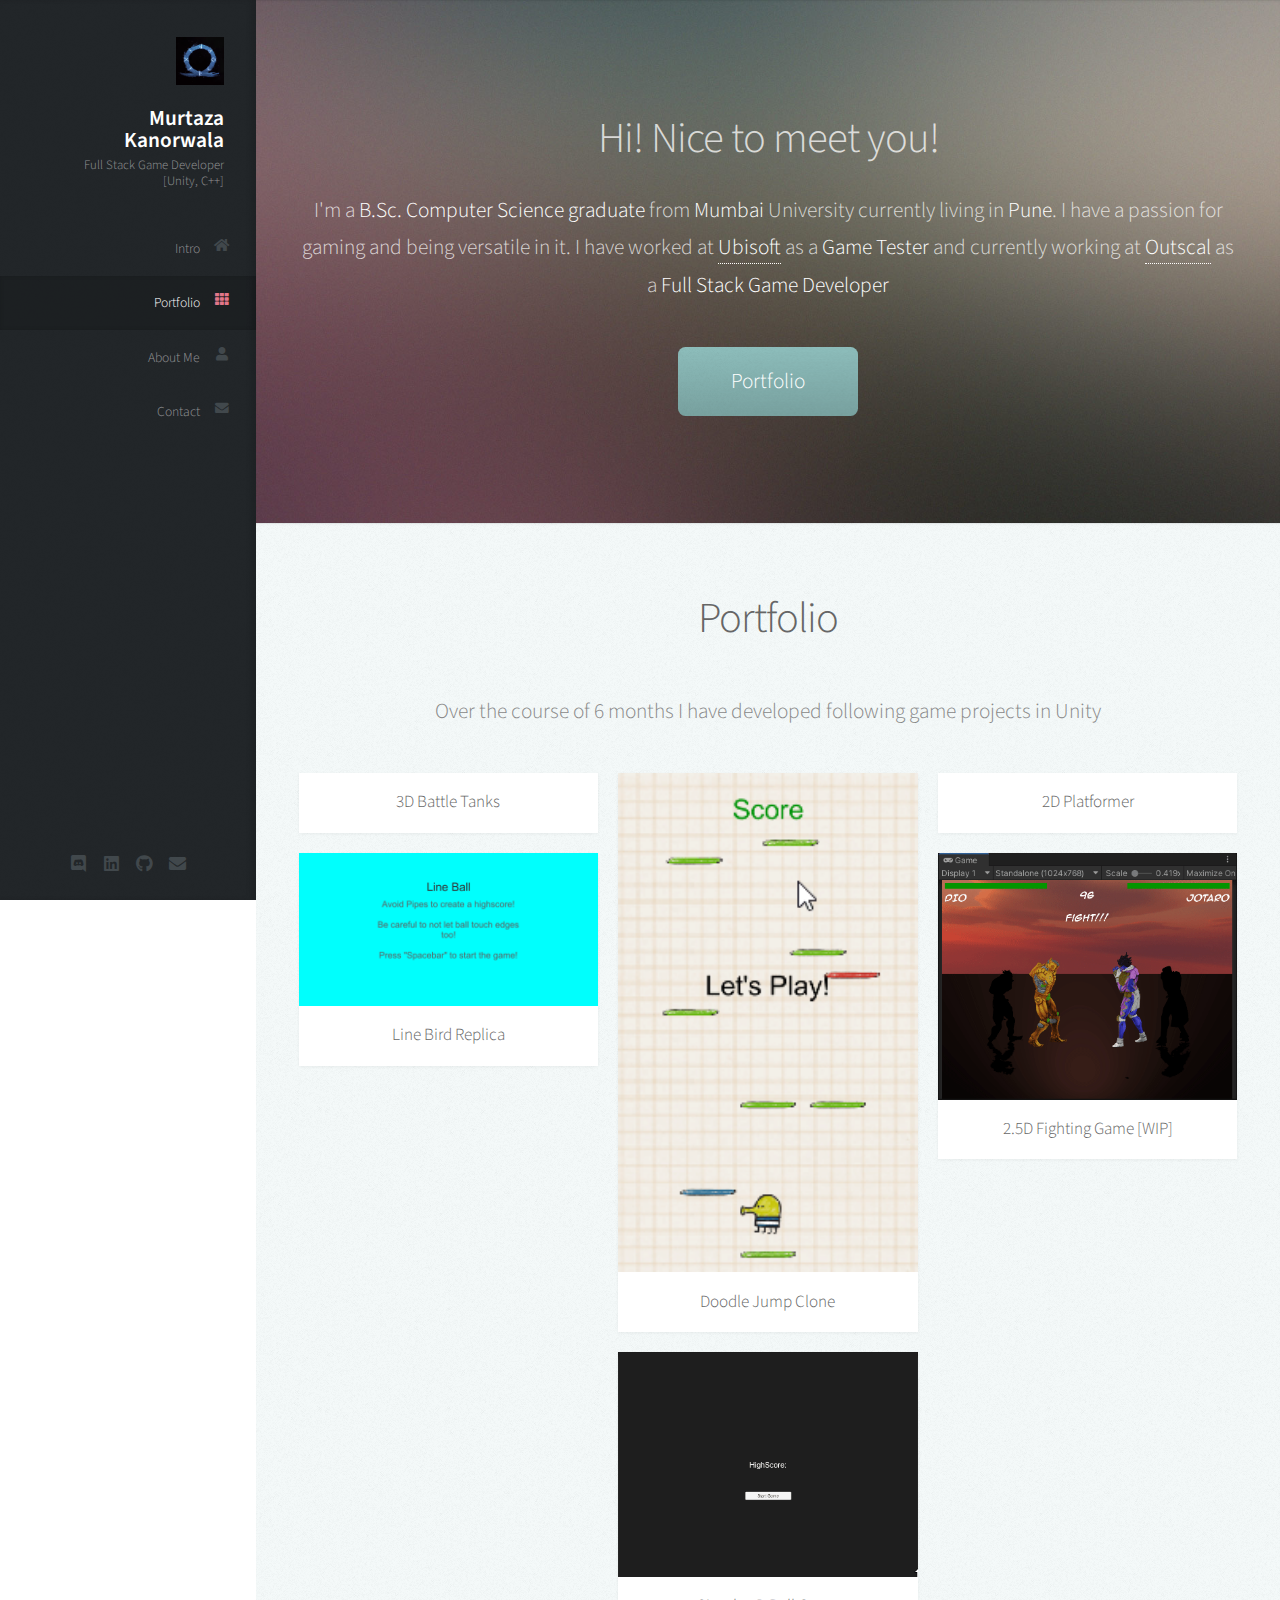
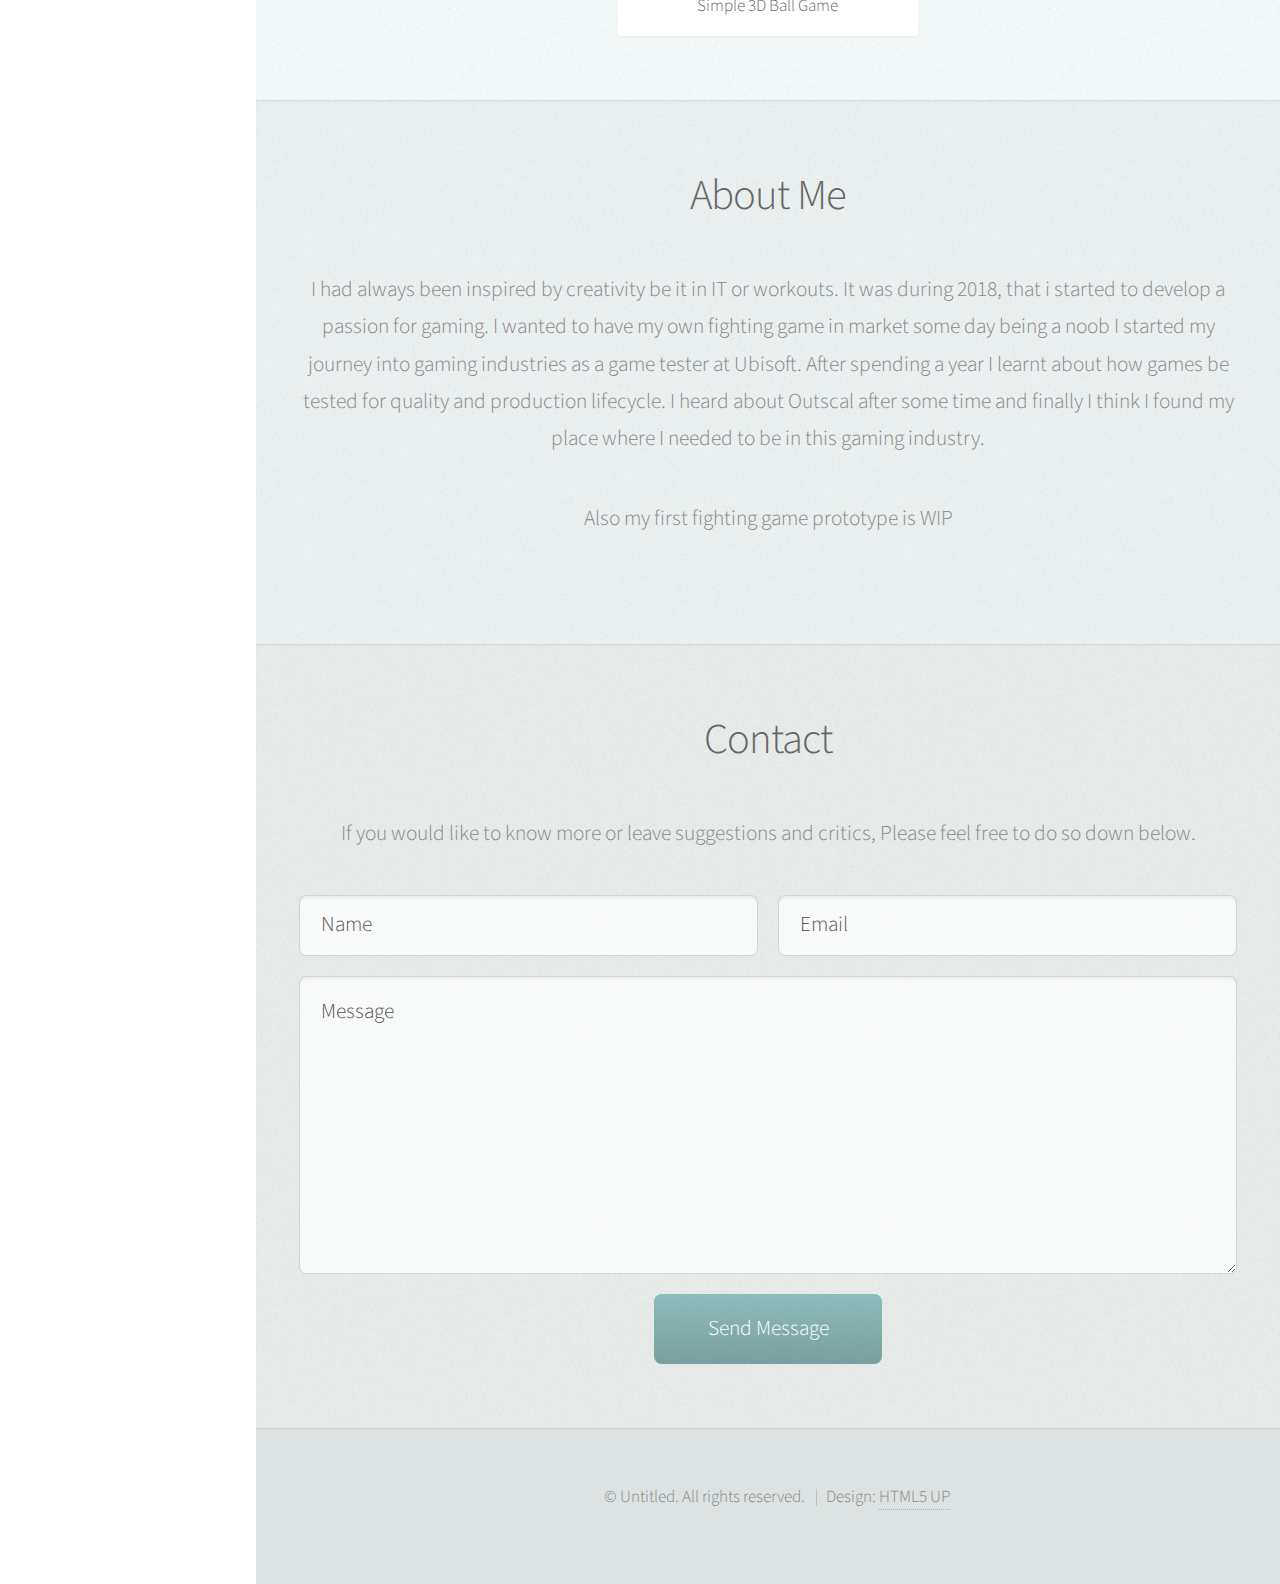
==== commit b2734a0e: "edited some details" ====
--- a/index.html
+++ b/index.html
@@ -29,7 +29,7 @@
 			<div id="logo">
 				<span class="image avatar48"><img src="images/gow.png" alt="" /></span>
 				<h1 id="title">Murtaza<br> Kanorwala</h1>
-				<p>Full Stack Game Developer<br> [Unity, C++, DSA]</p>
+				<p>Full Stack Game Developer<br> [Unity, C++]</p>
 			</div>
 
 			<!-- Nav -->
@@ -72,7 +72,7 @@
 
 				<header>
 					<h2 class="alt">Hi! Nice to meet you!<br /></h2>
-					<p>I'm a <strong>B.Sc. Computer Science graduate (2013)</strong> from <strong>Mumbai</strong>
+					<p>I'm a <strong>B.Sc. Computer Science graduate</strong> from <strong>Mumbai</strong>
 						University currently living in <strong>Pune</strong>. I have a passion for gaming and being
 						versatile in it. I have worked at <a
 							href="https://www.ubisoft.com/en-US/studio/pune.aspx"><strong>Ubisoft</strong></a> as a
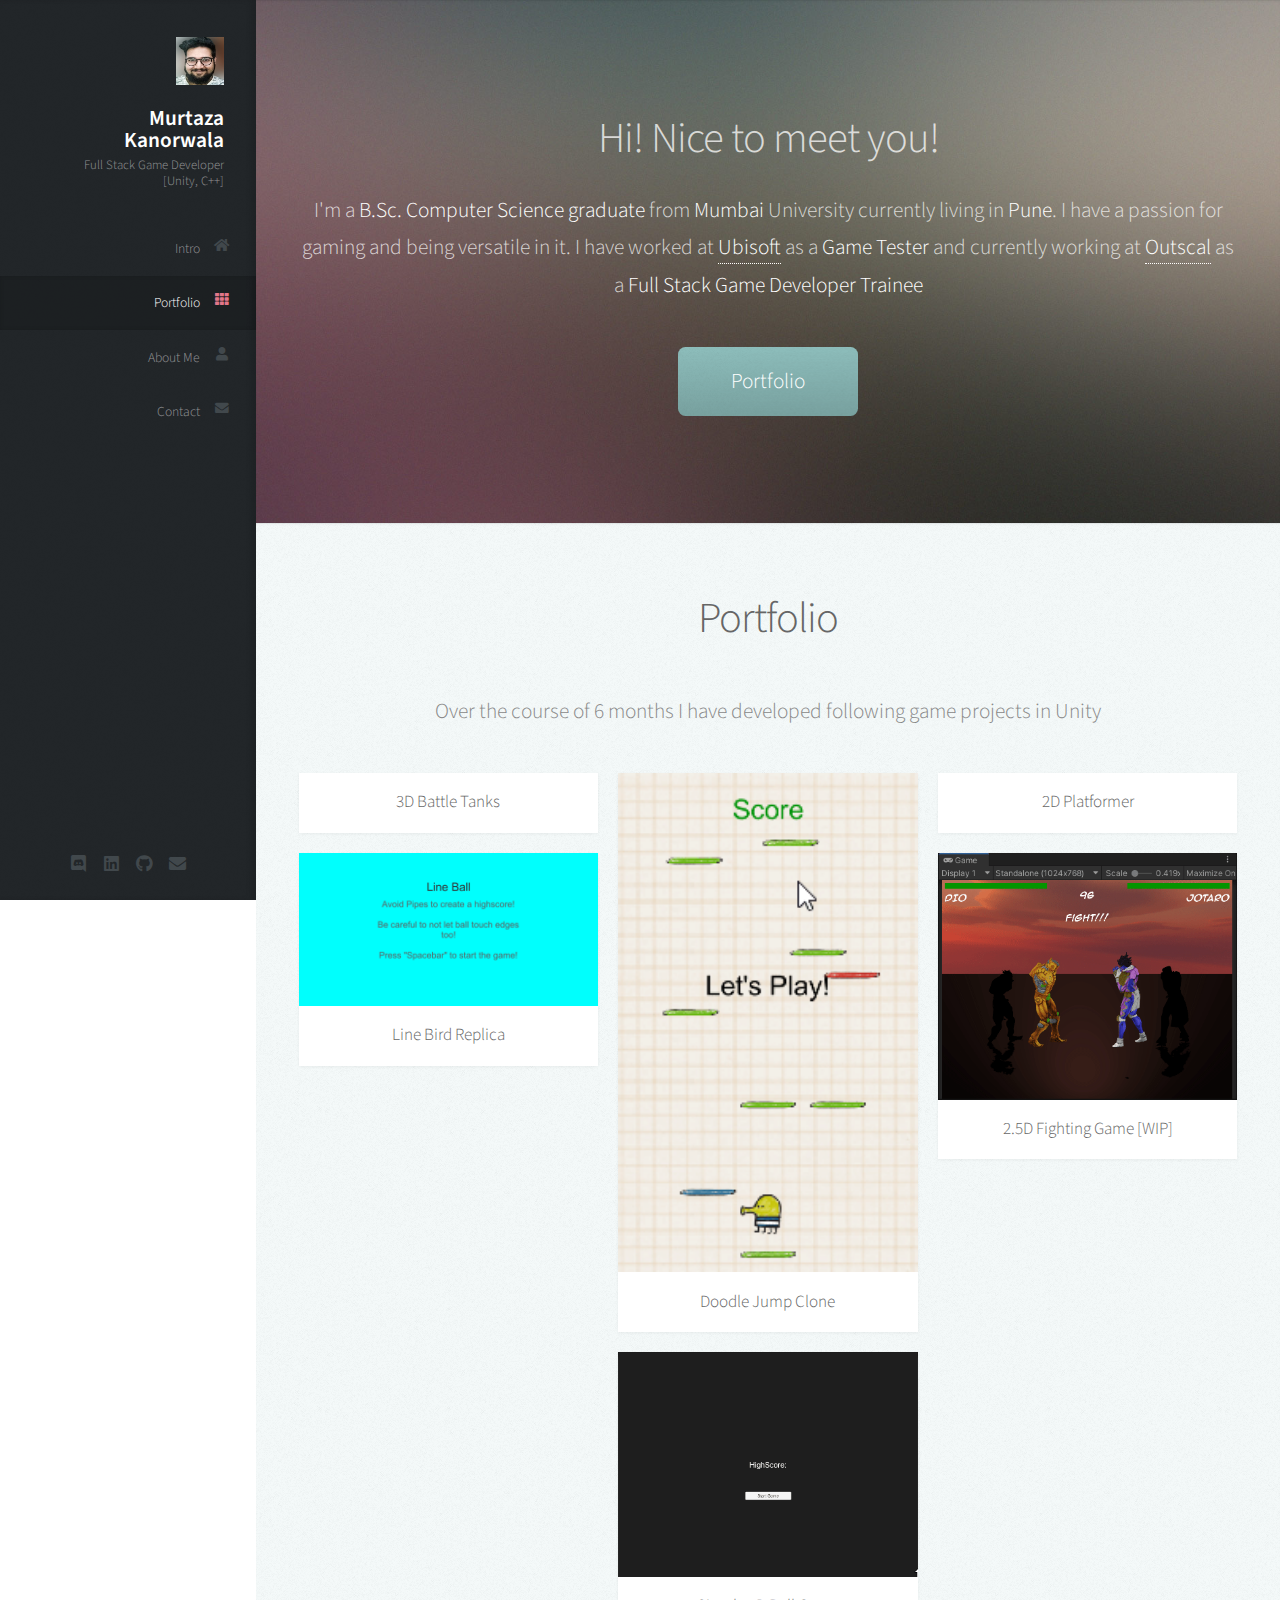
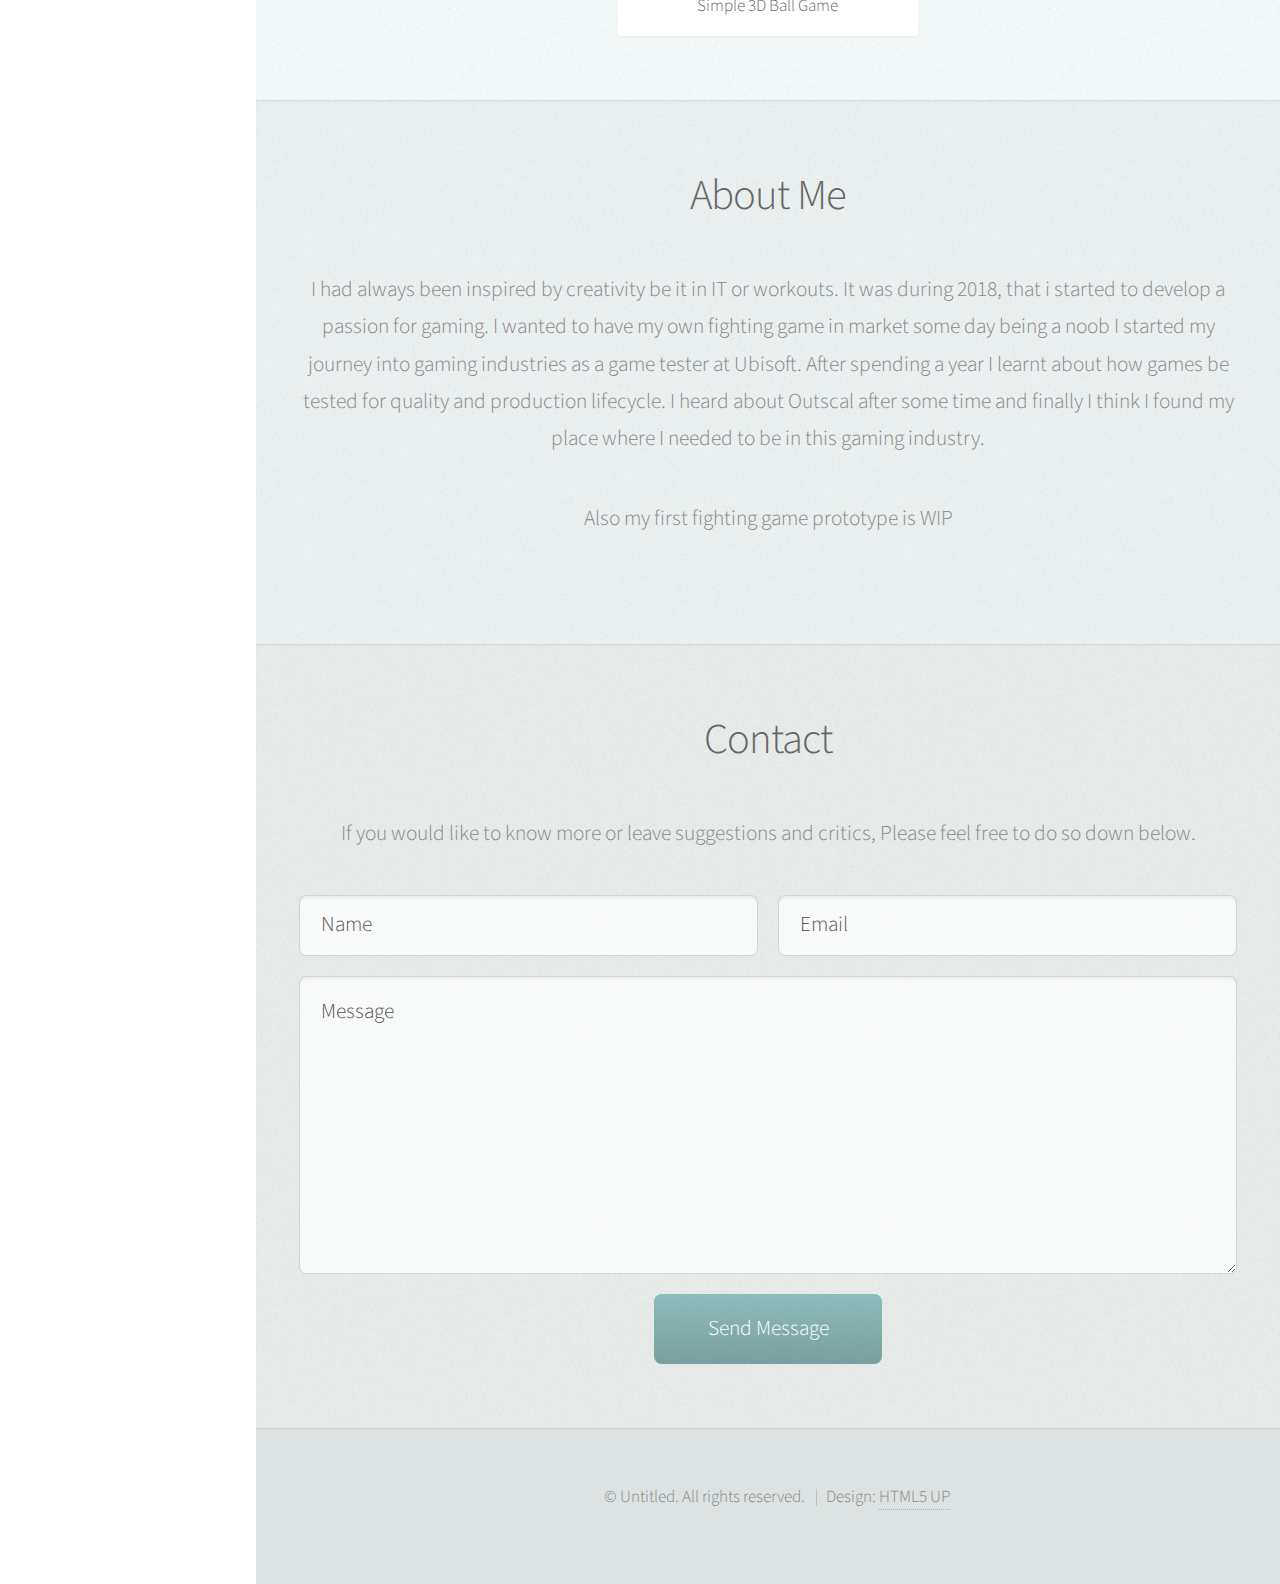
==== commit ccf22bb4: "edited details" ====
--- a/index.html
+++ b/index.html
@@ -11,11 +11,11 @@
 	<meta charset="utf-8" />
 	<meta name="viewport" content="width=device-width, initial-scale=1, user-scalable=no" />
 	<link rel="stylesheet" href="assets/css/main.css" />
-	<link rel=icon href=images/mypic.jpg sizes="16x16" type="image/png">
-	<link rel=icon href=images/mypic.jpg sizes="32x32 48x48" type="image/vnd.microsoft.icon">
-	<link rel=icon href=images/mypic.jpg sizes="128x128 512x512 8192x8192 32768x32768">
-	<link rel=icon href=images/mypic.jpg sizes="57x57" type="image/png">
-	<link rel=icon href=images/mypic.jpg sizes="any" type="image/svg+xml">
+	<link rel=icon href=images/mk.png sizes="16x16" type="image/png">
+	<link rel=icon href=images/mk.png sizes="32x32 48x48" type="image/vnd.microsoft.icon">
+	<link rel=icon href=images/mk.png sizes="128x128 512x512 8192x8192 32768x32768">
+	<link rel=icon href=images/mk.png sizes="57x57" type="image/png">
+	<link rel=icon href=images/mk.png sizes="any" type="image/svg+xml">
 </head>
 
 <body class="is-preload">
@@ -27,7 +27,7 @@
 
 			<!-- Logo -->
 			<div id="logo">
-				<span class="image avatar48"><img src="images/gow.png" alt="" /></span>
+				<span class="image avatar48"><img src="images/mypic.jpg" alt="" /></span>
 				<h1 id="title">Murtaza<br> Kanorwala</h1>
 				<p>Full Stack Game Developer<br> [Unity, C++]</p>
 			</div>
@@ -78,7 +78,7 @@
 							href="https://www.ubisoft.com/en-US/studio/pune.aspx"><strong>Ubisoft</strong></a> as a
 						<strong>Game Tester</strong> and currently working at <a
 							href="https://www.outscal.com/"><strong>Outscal</strong></a> as a <strong>Full Stack Game
-							Developer</strong></p>
+							Developer Trainee</strong></p>
 				</header>
 
 				<footer>
@@ -167,8 +167,7 @@
 				<p>I had always been inspired by creativity be it in IT or workouts. It was during 2018, that i started
 					to develop a passion for gaming. I wanted to have my own fighting game in market some day being a
 					noob I started my journey into gaming industries as a game tester at Ubisoft. After spending a year
-					I learnt about how games be tested for quality and production lifecycle. I heard about Outscal after some time and finally I think I
-					found my place where I needed to be in this gaming industry.</p>
+					I learnt about how games be tested for quality and production lifecycle. I heard about Outscal after some time and finally I think I found my place where I needed to be in this gaming industry.</p>
 				<p>Also my first fighting game prototype is WIP</p>
 
 			</div>
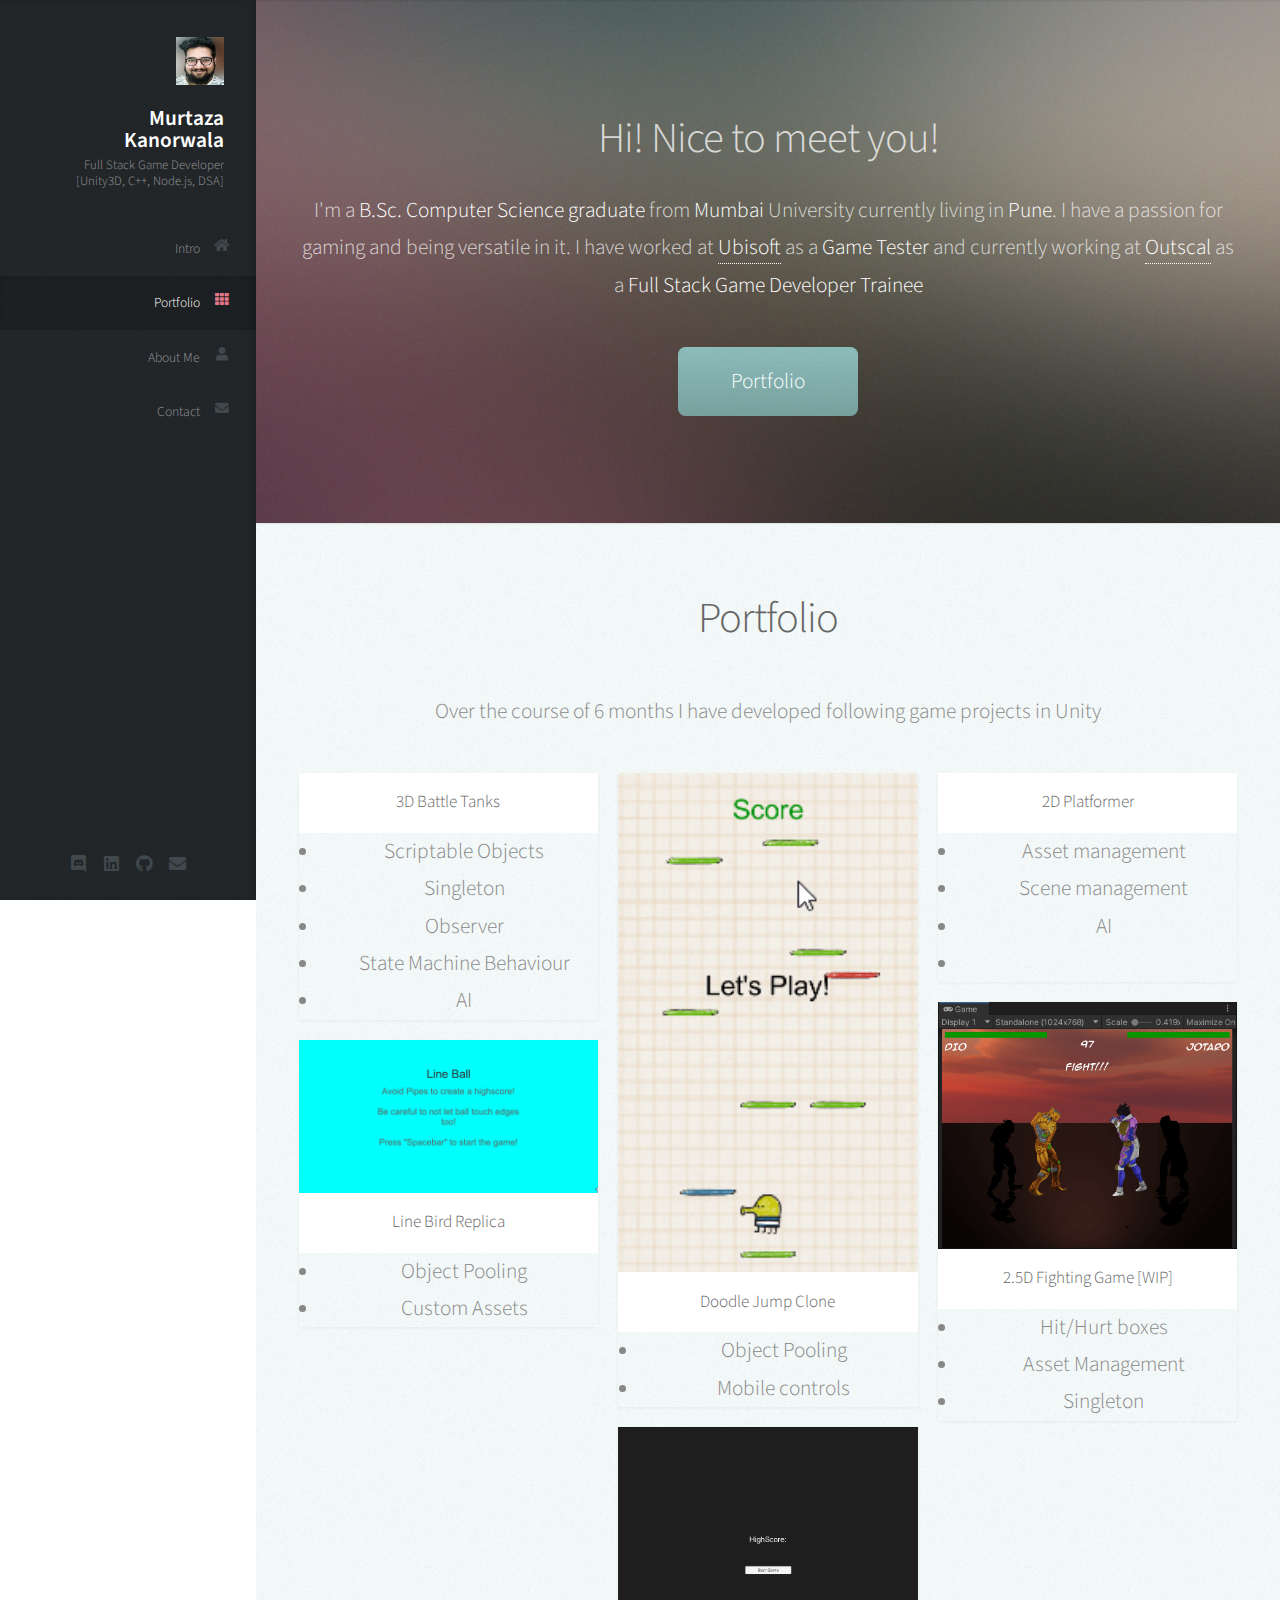
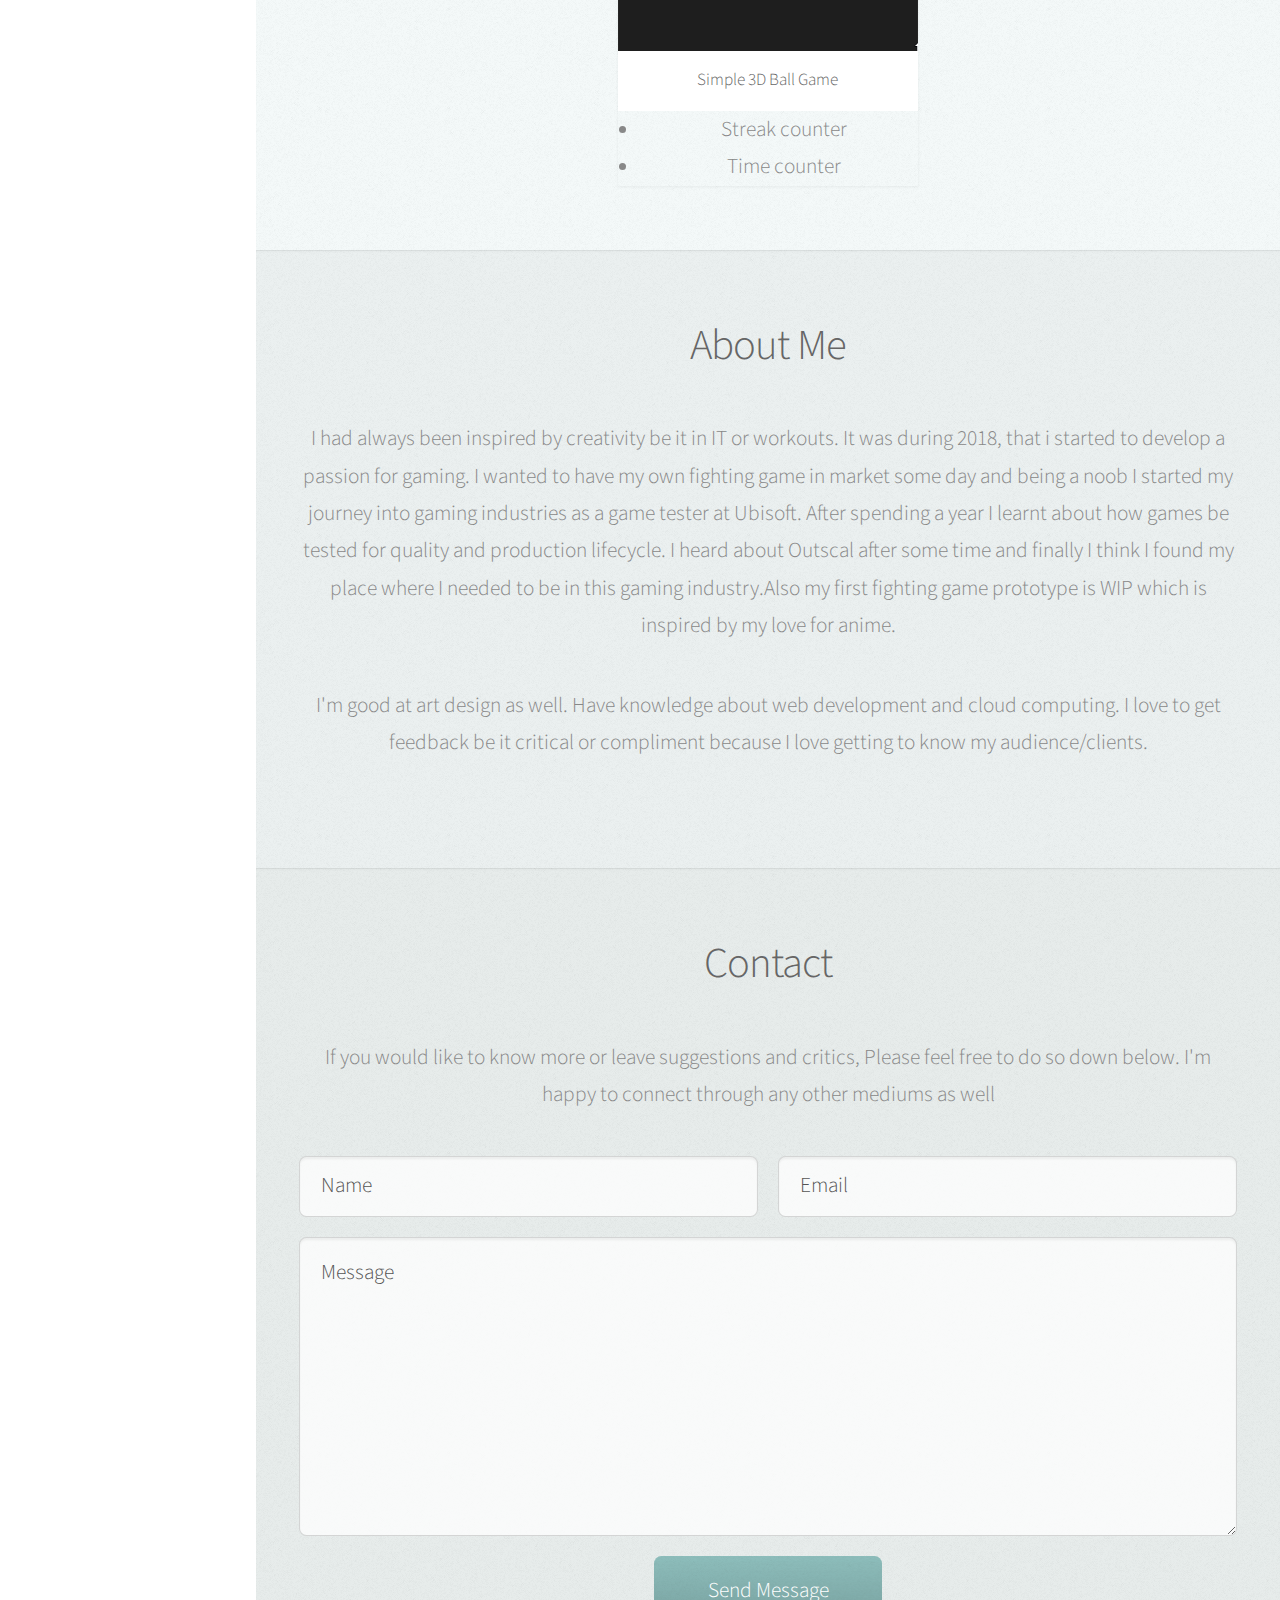
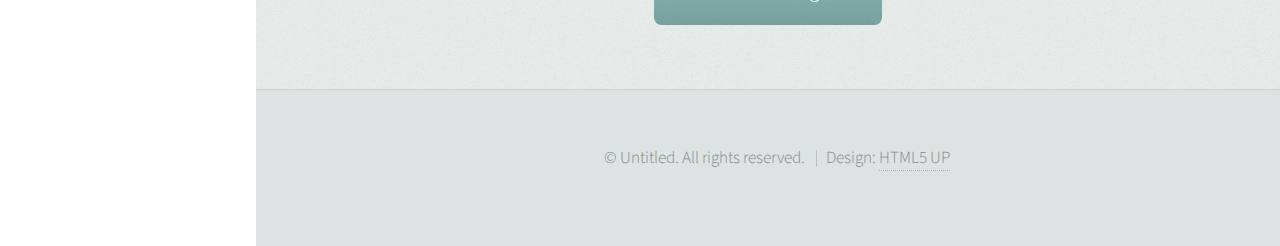
==== commit bb735802: "added important feature list to projects" ====
--- a/index.html
+++ b/index.html
@@ -29,7 +29,7 @@
 			<div id="logo">
 				<span class="image avatar48"><img src="images/mypic.jpg" alt="" /></span>
 				<h1 id="title">Murtaza<br> Kanorwala</h1>
-				<p>Full Stack Game Developer<br> [Unity, C++]</p>
+				<p>Full Stack Game Developer<br> [Unity3D, C++, Node.js, DSA]</p>
 			</div>
 
 			<!-- Nav -->
@@ -107,6 +107,13 @@
 							<header>
 								<h3>3D Battle Tanks</h3>
 							</header>
+							<ul>
+							<li>Scriptable Objects</li>
+							<li>Singleton</li>
+							<li>Observer</li>
+							<li>State Machine Behaviour</li>
+							<li>AI</li>
+							</ul>
 						</article>
 						<article class="item">
 							<a href="https://github.com/murtazakan/LineBall" class="image fit"><img src="images/lb.gif"
@@ -114,6 +121,10 @@
 							<header>
 								<h3>Line Bird Replica</h3>
 							</header>
+							<ul>
+							<li>Object Pooling</li>
+							<li>Custom Assets</li>
+							</ul>
 						</article>
 					</div>
 					<div class="col-4 col-12-mobile">
@@ -123,6 +134,10 @@
 							<header>
 								<h3>Doodle Jump Clone</h3>
 							</header>
+							<ul>
+							<li>Object Pooling</li>
+							<li>Mobile controls</li>
+							</ul>
 						</article>
 						<article class="item">
 							<a href="https://github.com/murtazakan/3D-game" class="image fit"><img src="images/3d.gif"
@@ -130,6 +145,10 @@
 							<header>
 								<h3>Simple 3D Ball Game</h3>
 							</header>
+							<ul>
+							<li>Streak counter</li>
+							<li>Time counter</li>
+							</ul>
 						</article>
 					</div>
 					<div class="col-4 col-12-mobile">
@@ -139,6 +158,12 @@
 							<header>
 								<h3>2D Platformer</h3>
 							</header>
+							<ul>
+							<li>Asset management</li>
+							<li>Scene management</li>
+							<li>AI</li>
+							<li></li>
+							</ul>
 						</article>
 						<article class="item">
 							<a href="https://github.com/murtazakan/fighting-game" class="image fit"><img
@@ -146,6 +171,11 @@
 							<header>
 								<h3>2.5D Fighting Game [WIP]</h3>
 							</header>
+							<ul>
+							<li>Hit/Hurt boxes</li>
+							<li>Asset Management</li>
+							<li>Singleton</li>
+							</ul>
 						</article>
 					</div>
 				</div>
@@ -165,10 +195,10 @@
 
 
 				<p>I had always been inspired by creativity be it in IT or workouts. It was during 2018, that i started
-					to develop a passion for gaming. I wanted to have my own fighting game in market some day being a
+					to develop a passion for gaming. I wanted to have my own fighting game in market some day and being a
 					noob I started my journey into gaming industries as a game tester at Ubisoft. After spending a year
-					I learnt about how games be tested for quality and production lifecycle. I heard about Outscal after some time and finally I think I found my place where I needed to be in this gaming industry.</p>
-				<p>Also my first fighting game prototype is WIP</p>
+					I learnt about how games be tested for quality and production lifecycle. I heard about Outscal after some time and finally I think I found my place where I needed to be in this gaming industry.Also my first fighting game prototype is WIP which is inspired by my love for anime.</p>
+					<p>I'm good at art design as well. Have knowledge about web development and cloud computing. I love to get feedback be it critical or compliment because I love getting to know my audience/clients.</p> 
 
 			</div>
 		</section>
@@ -182,7 +212,7 @@
 				</header>
 
 				<p>If you would like to know more or leave suggestions and critics, Please feel free to do so down
-					below.</p>
+					below. I'm happy to connect through any other mediums as well</p>
 
 				<form method="post" action="mailto:kanorwalamurtaza217@gmail.com">
 					<div class="row">
@@ -224,4 +254,4 @@
 
 </body>
 
-</html>+</html>
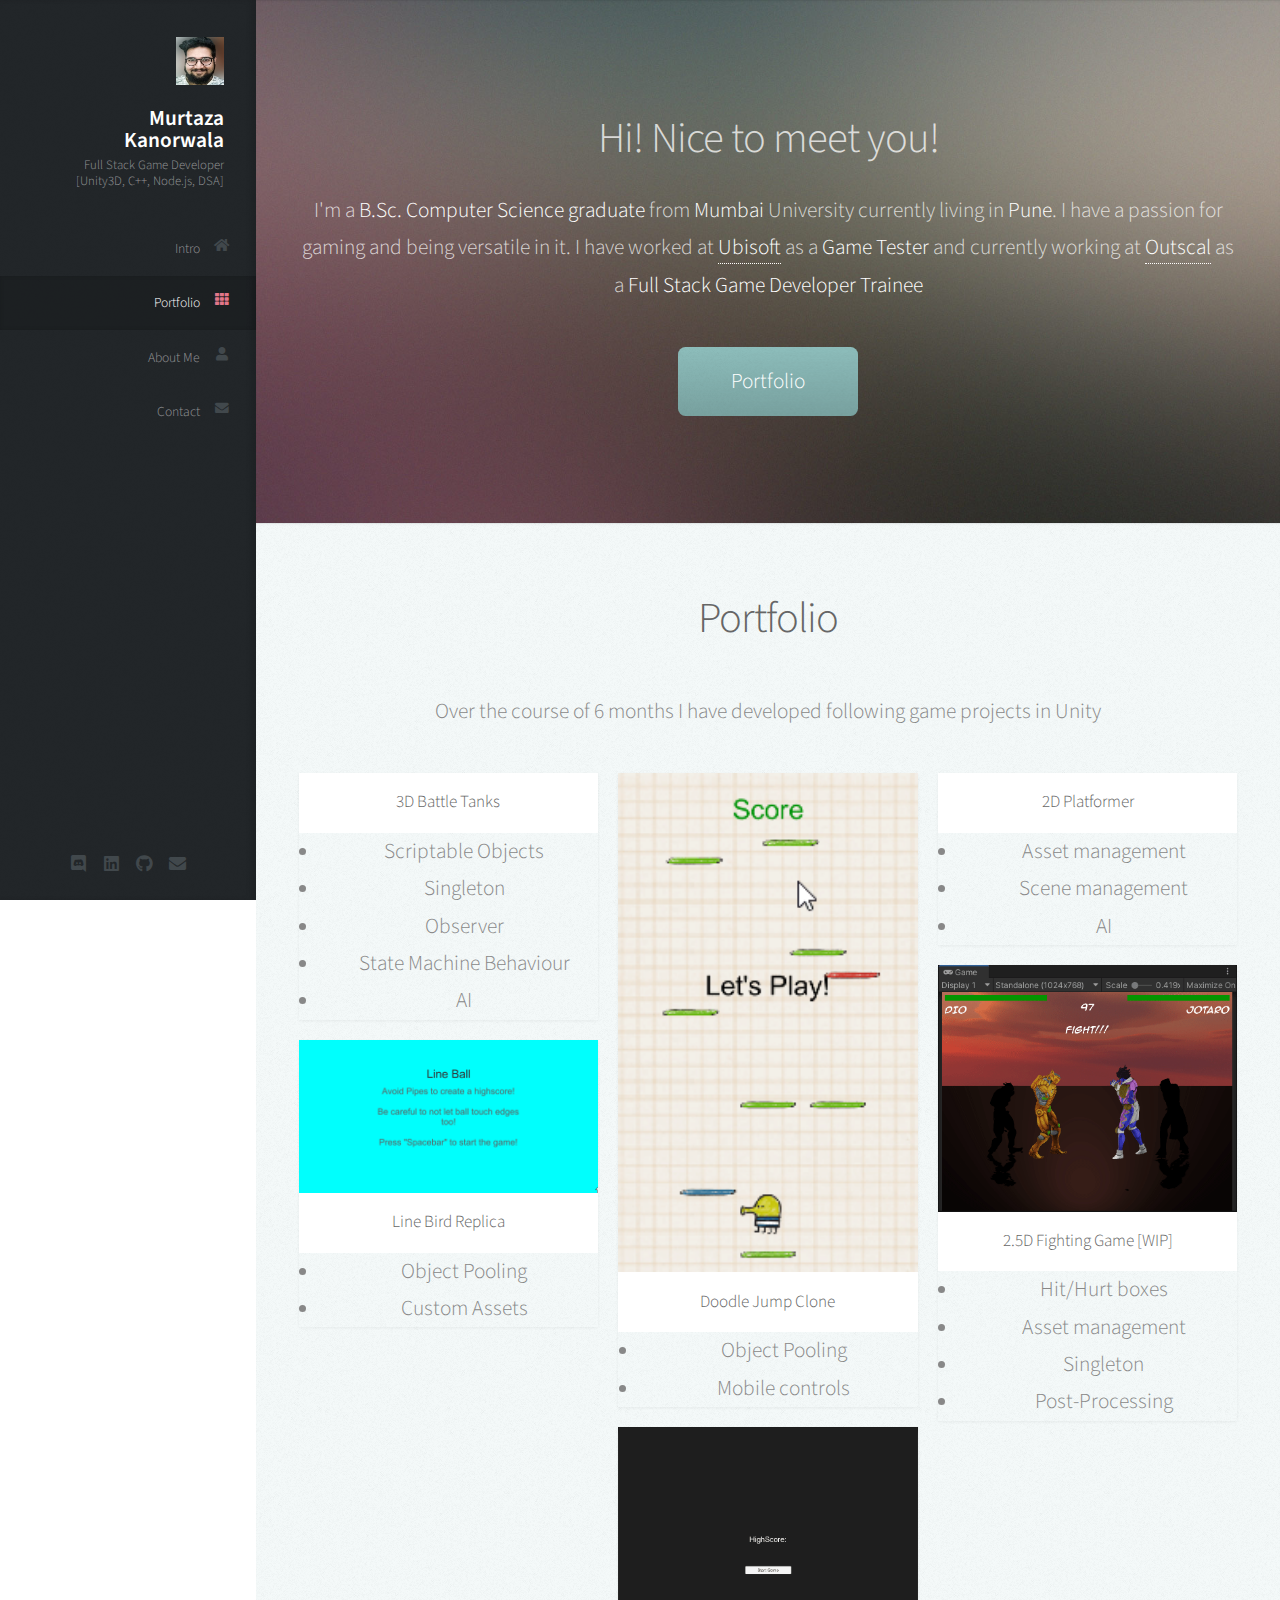
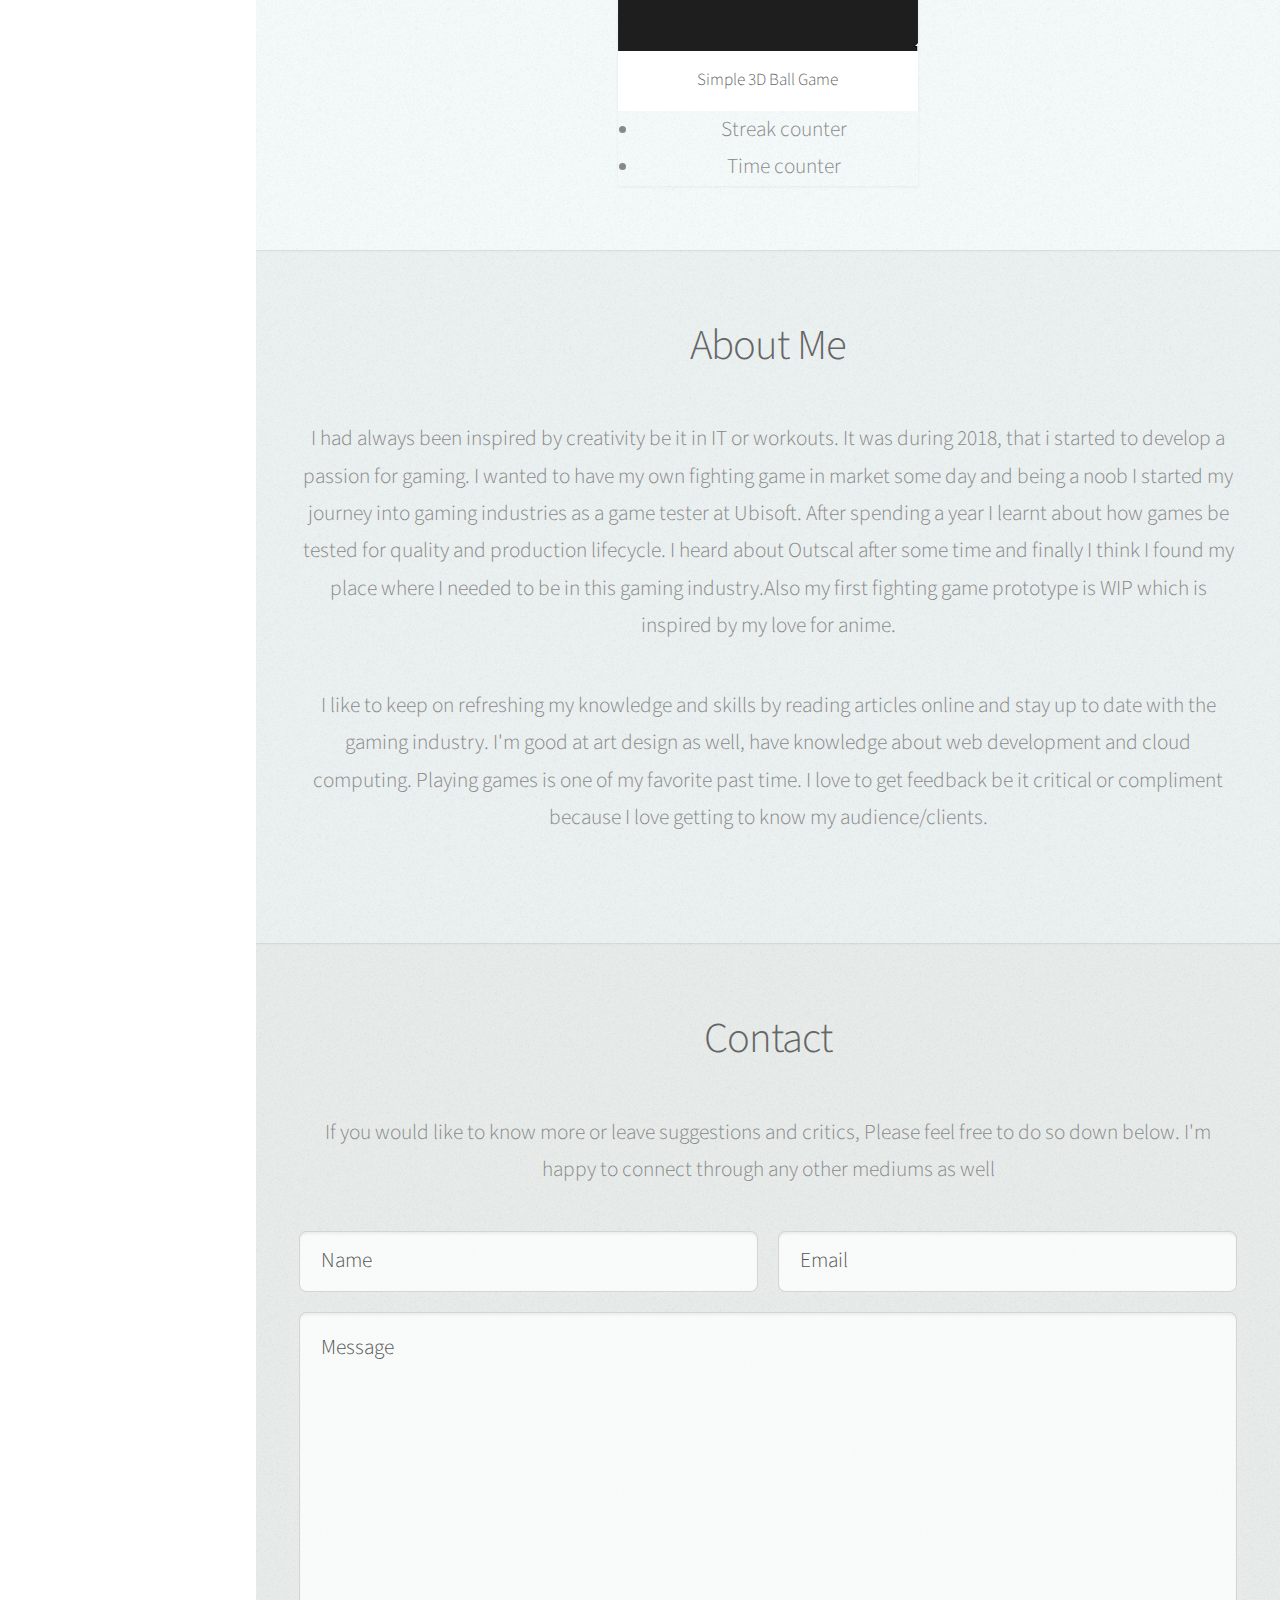
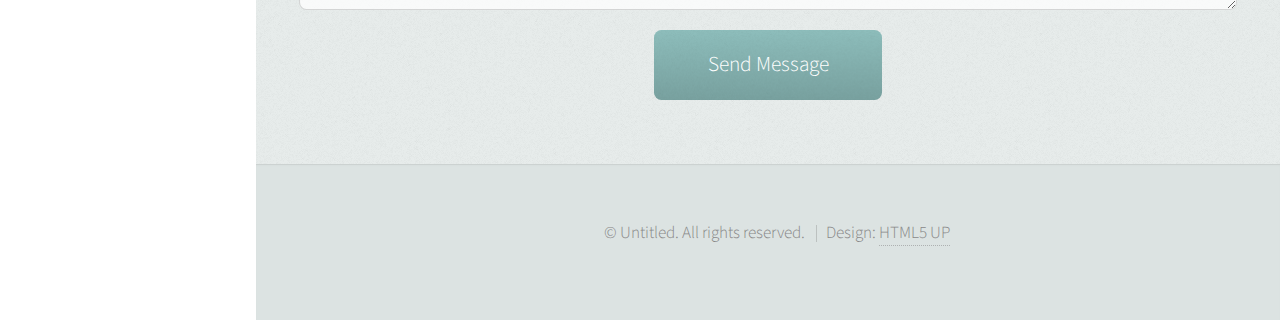
==== commit e3945ea9: "fixed minor mistakes" ====
--- a/index.html
+++ b/index.html
@@ -162,7 +162,6 @@
 							<li>Asset management</li>
 							<li>Scene management</li>
 							<li>AI</li>
-							<li></li>
 							</ul>
 						</article>
 						<article class="item">
@@ -173,8 +172,9 @@
 							</header>
 							<ul>
 							<li>Hit/Hurt boxes</li>
-							<li>Asset Management</li>
+							<li>Asset management</li>
 							<li>Singleton</li>
+							<li>Post-Processing</li>
 							</ul>
 						</article>
 					</div>
@@ -198,8 +198,7 @@
 					to develop a passion for gaming. I wanted to have my own fighting game in market some day and being a
 					noob I started my journey into gaming industries as a game tester at Ubisoft. After spending a year
 					I learnt about how games be tested for quality and production lifecycle. I heard about Outscal after some time and finally I think I found my place where I needed to be in this gaming industry.Also my first fighting game prototype is WIP which is inspired by my love for anime.</p>
-					<p>I'm good at art design as well. Have knowledge about web development and cloud computing. I love to get feedback be it critical or compliment because I love getting to know my audience/clients.</p> 
-
+					<p>I like to keep on refreshing my knowledge and skills by reading articles online and stay up to date with the gaming industry. I'm good at art design as well, have knowledge about web development and cloud computing. Playing games is one of my favorite past time. I love to get feedback be it critical or compliment because I love getting to know my audience/clients. </p> 
 			</div>
 		</section>
 
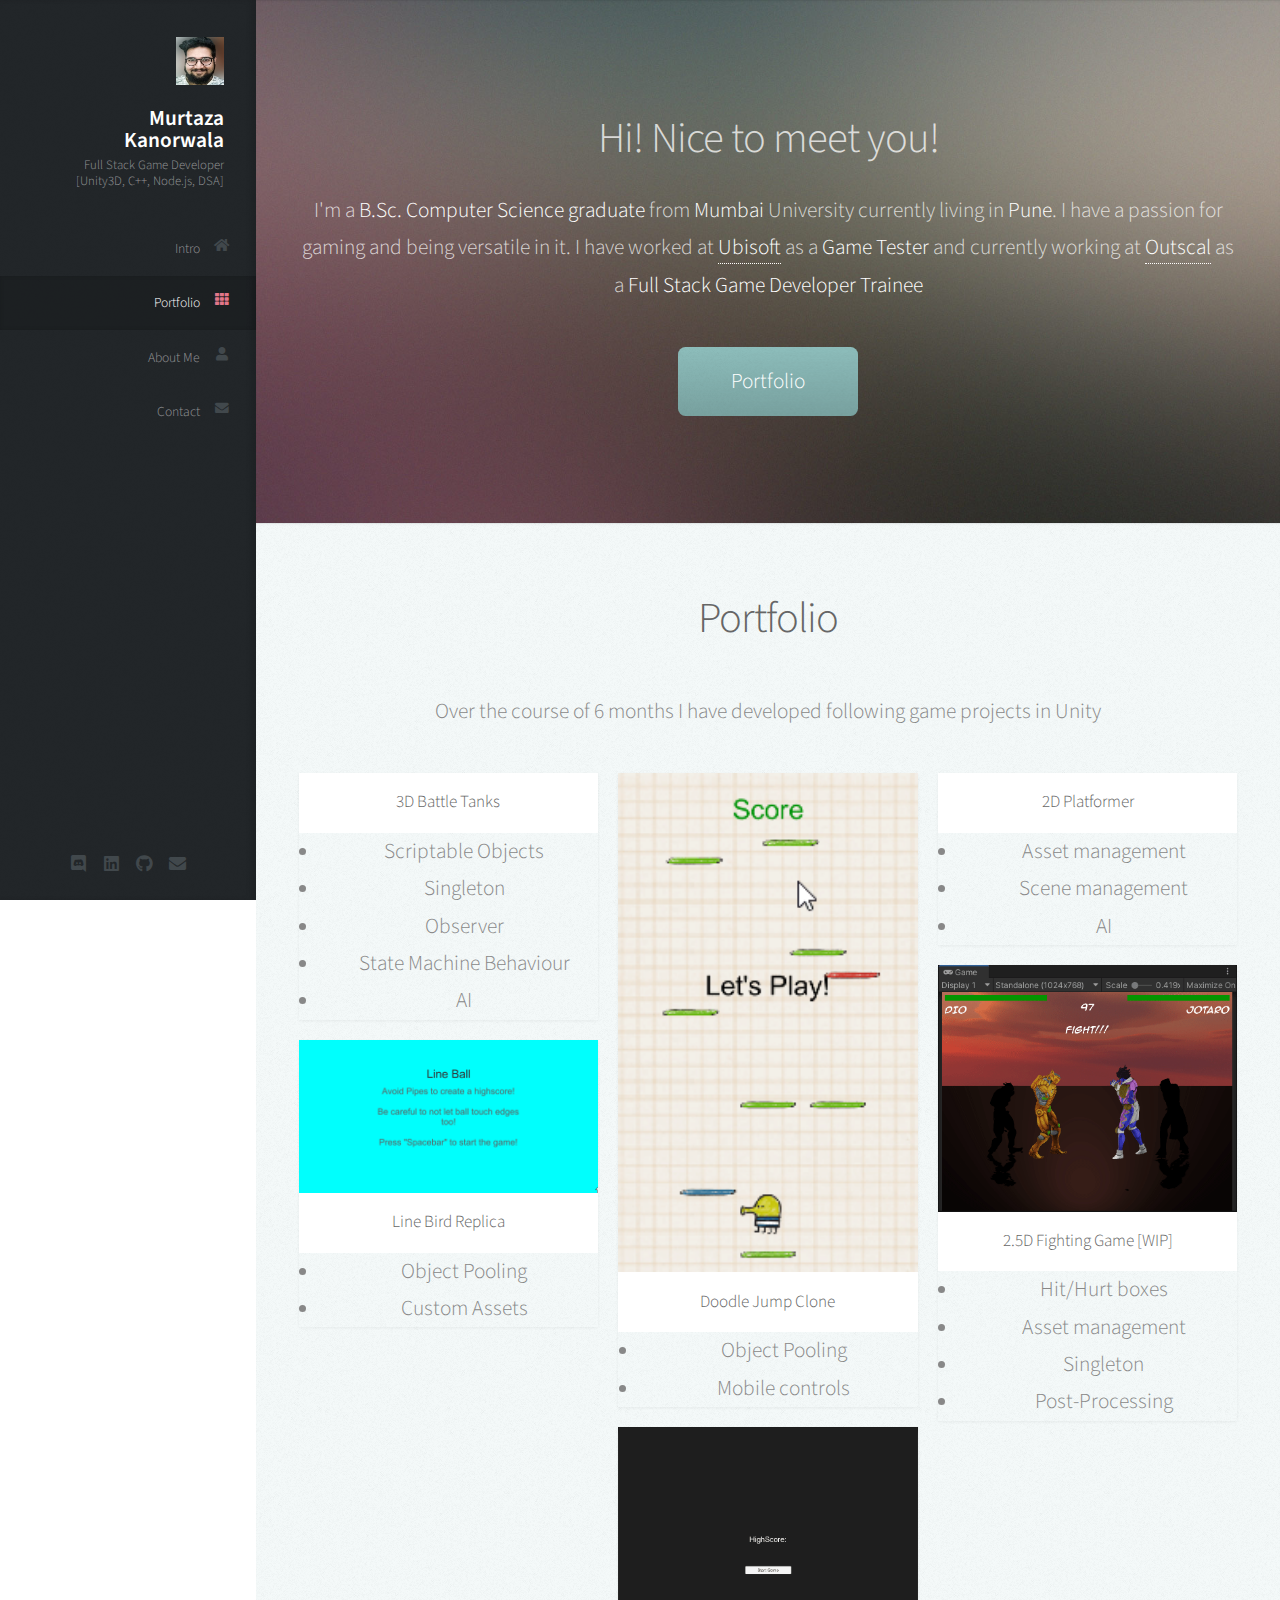
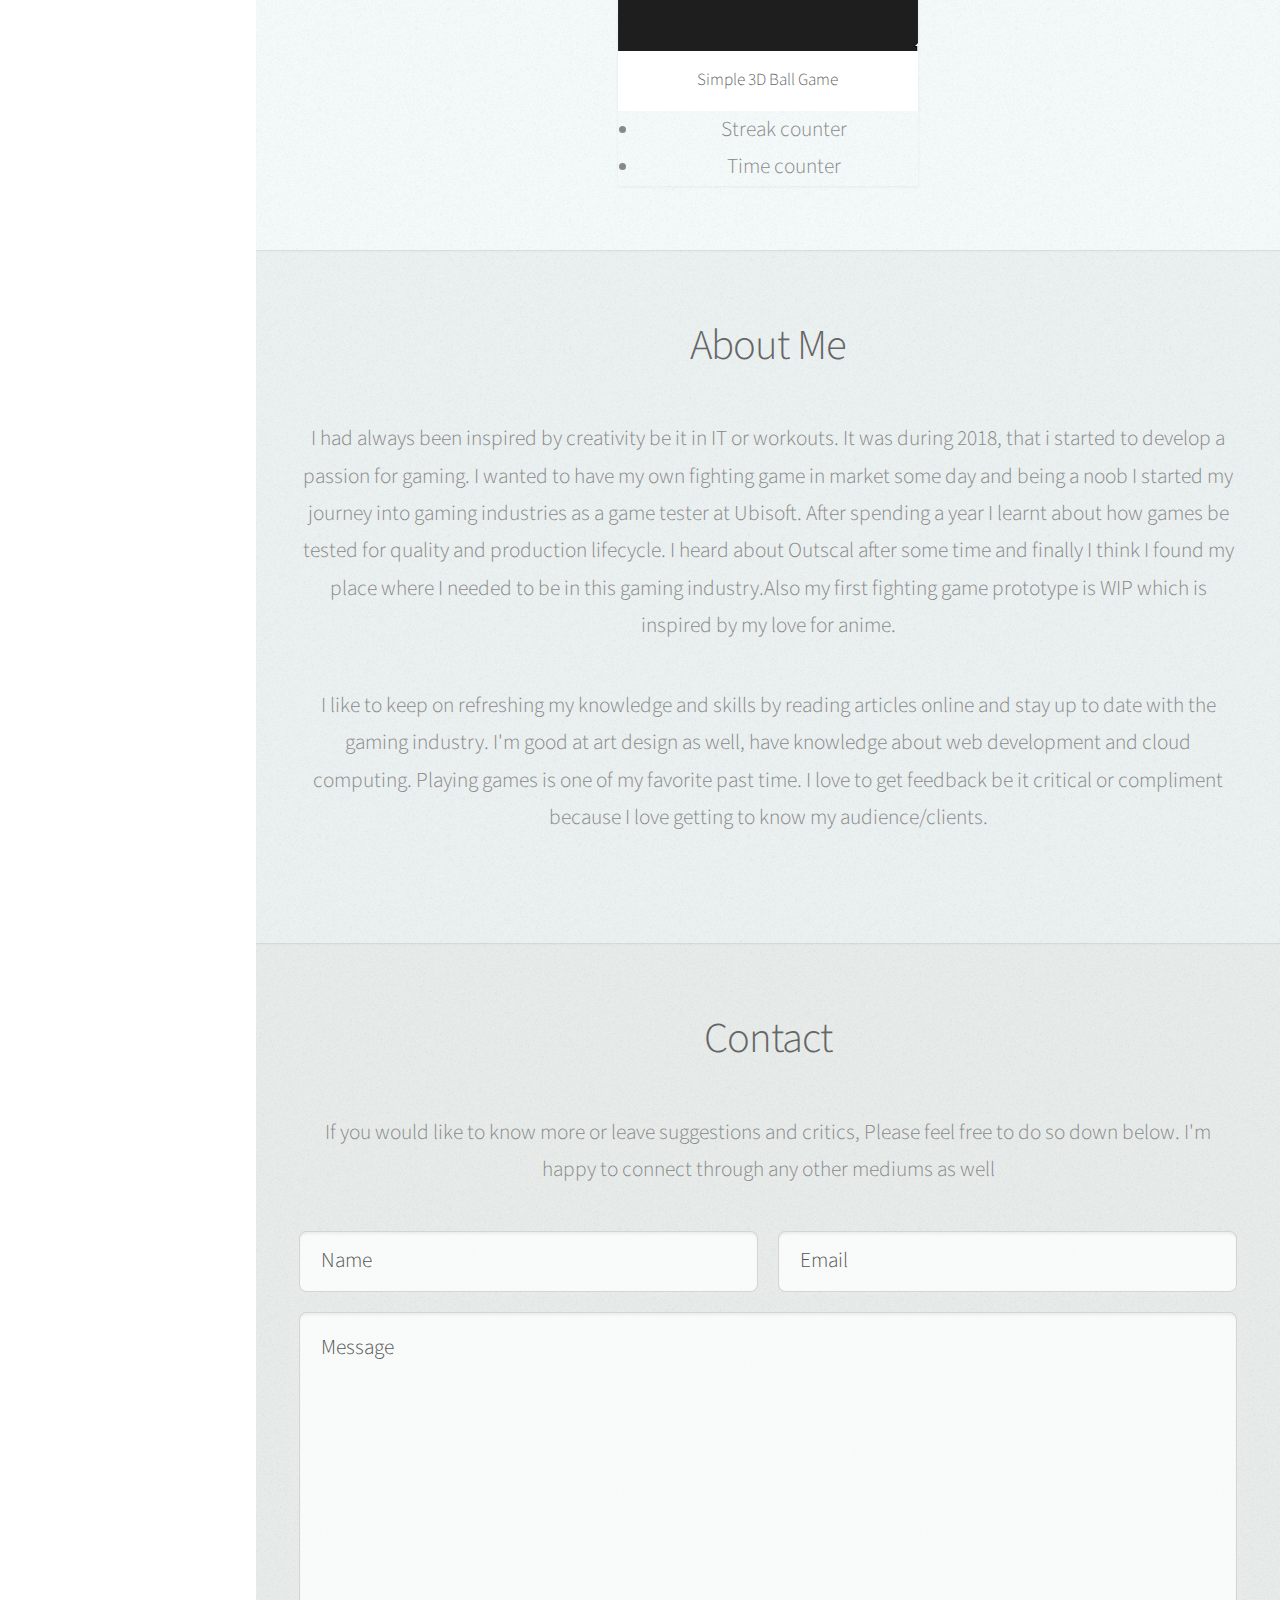
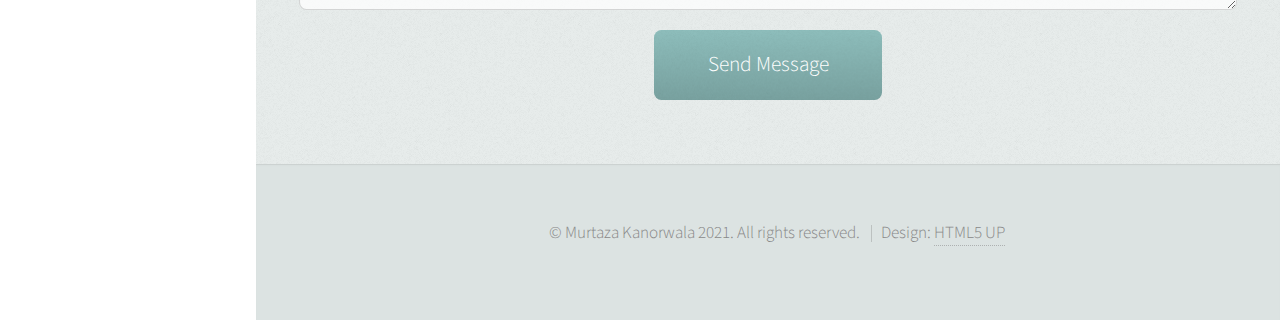
==== commit 4faf00c8: "fixed analytics error in hit counter" ====
--- a/index.html
+++ b/index.html
@@ -4,9 +4,10 @@
 	html5up.net | @ajlkn
 	Free for personal and commercial use under the CCA 3.0 license (html5up.net/license)
 -->
-<html>
+<html lang="en">
 
 <head>
+<meta charset="UTF-8">
 	<title>Portfolio: Murtaza Kanorwala</title>
 	<meta charset="utf-8" />
 	<meta name="viewport" content="width=device-width, initial-scale=1, user-scalable=no" />
@@ -236,7 +237,7 @@
 
 		<!-- Copyright -->
 		<ul class="copyright">
-			<li>&copy; Untitled. All rights reserved.</li>
+			<li>&copy; Murtaza Kanorwala 2021. All rights reserved.</li>
 			<li>Design: <a href="http://html5up.net">HTML5 UP</a></li>
 		</ul>
 
@@ -250,7 +251,83 @@
 	<script src="assets/js/breakpoints.min.js"></script>
 	<script src="assets/js/util.js"></script>
 	<script src="assets/js/main.js"></script>
-
+	
+<!-- The core Firebase JS SDK is always required and must be listed first -->
+<script src="https://www.gstatic.com/firebasejs/8.6.7/firebase-app.js"></script>
+
+<!-- TODO: Add SDKs for Firebase products that you want to use
+     https://firebase.google.com/docs/web/setup#available-libraries -->
+<script src="https://www.gstatic.com/firebasejs/8.6.7/firebase-analytics.js"></script>
+
+<script>
+  // Your web app's Firebase configuration
+  // For Firebase JS SDK v7.20.0 and later, measurementId is optional
+  var firebaseConfig = {
+    apiKey: "AIzaSyDkeyE-nQXIKQn6jpiCQtk0DH67huNJF7k",
+    authDomain: "hitcounter-14b5b.firebaseapp.com",
+    databaseURL: "https://hitcounter-14b5b-default-rtdb.asia-southeast1.firebasedatabase.app",
+    projectId: "hitcounter-14b5b",
+    storageBucket: "hitcounter-14b5b.appspot.com",
+    messagingSenderId: "363515758705",
+    appId: "1:363515758705:web:c2fb1c5f27eedb7ea6b3d0",
+    measurementId: "G-VP2DYCS0EE"
+  };
+  // Initialize Firebase
+  firebase.initializeApp(firebaseConfig);
+  //firebase.analytics();
+  
+  // You can use the code below as-is.
+    //rootRef is a reference to the whole Firebase database.
+    const rootRef = firebase.database().ref();
+    // pageCountRef is just the node that tracks hits
+    const pageCountsRef = rootRef.child("pageCounts");
+
+
+    //Gets the key and current hit count for the page (if it exists)
+    let getHistory = new Promise(function (resolve, reject) {
+      //Create an object to store copy of the saved db data.
+      let obj = {};
+      pageCountsRef.orderByChild("page").equalTo(location.pathname).once("value", function (snapshot) {
+        snapshot.forEach(function (child) {
+          obj = {
+            key: child.key,
+            count: child.val().count
+          }
+        });
+        if (obj) {
+          resolve(obj);
+        } else {
+          reject(error);
+        }
+      });
+    });
+    //When getHistory promise resoves, the key is either undefined (page not in the database),
+    //Or key is a string that uniquely identifies the page in the database.
+    getHistory.then(function (fromResolve) {
+      var key = fromResolve.key;
+      var pastcounts = fromResolve.count;
+      //If key is undefined, create a new key for this database item.
+      if (key == undefined) {
+        key = pageCountsRef.push().key;
+        pastcounts = 0;
+      }
+      //Total hits to date.
+      counts = pastcounts + 1;
+      //Gather info to post
+      var postData = {
+        page: location.pathname,
+        count: counts,
+        lastvisit: firebase.database.ServerValue.TIMESTAMP,
+        lastreferrer: document.referrer
+      }
+
+      var updates = {}
+      updates["/pageCounts/" + key] = postData;
+      rootRef.update(updates);
+    }).catch(function (fromReject) {
+      console.log(error);
+    })
+</script>
 </body>
 
 </html>
